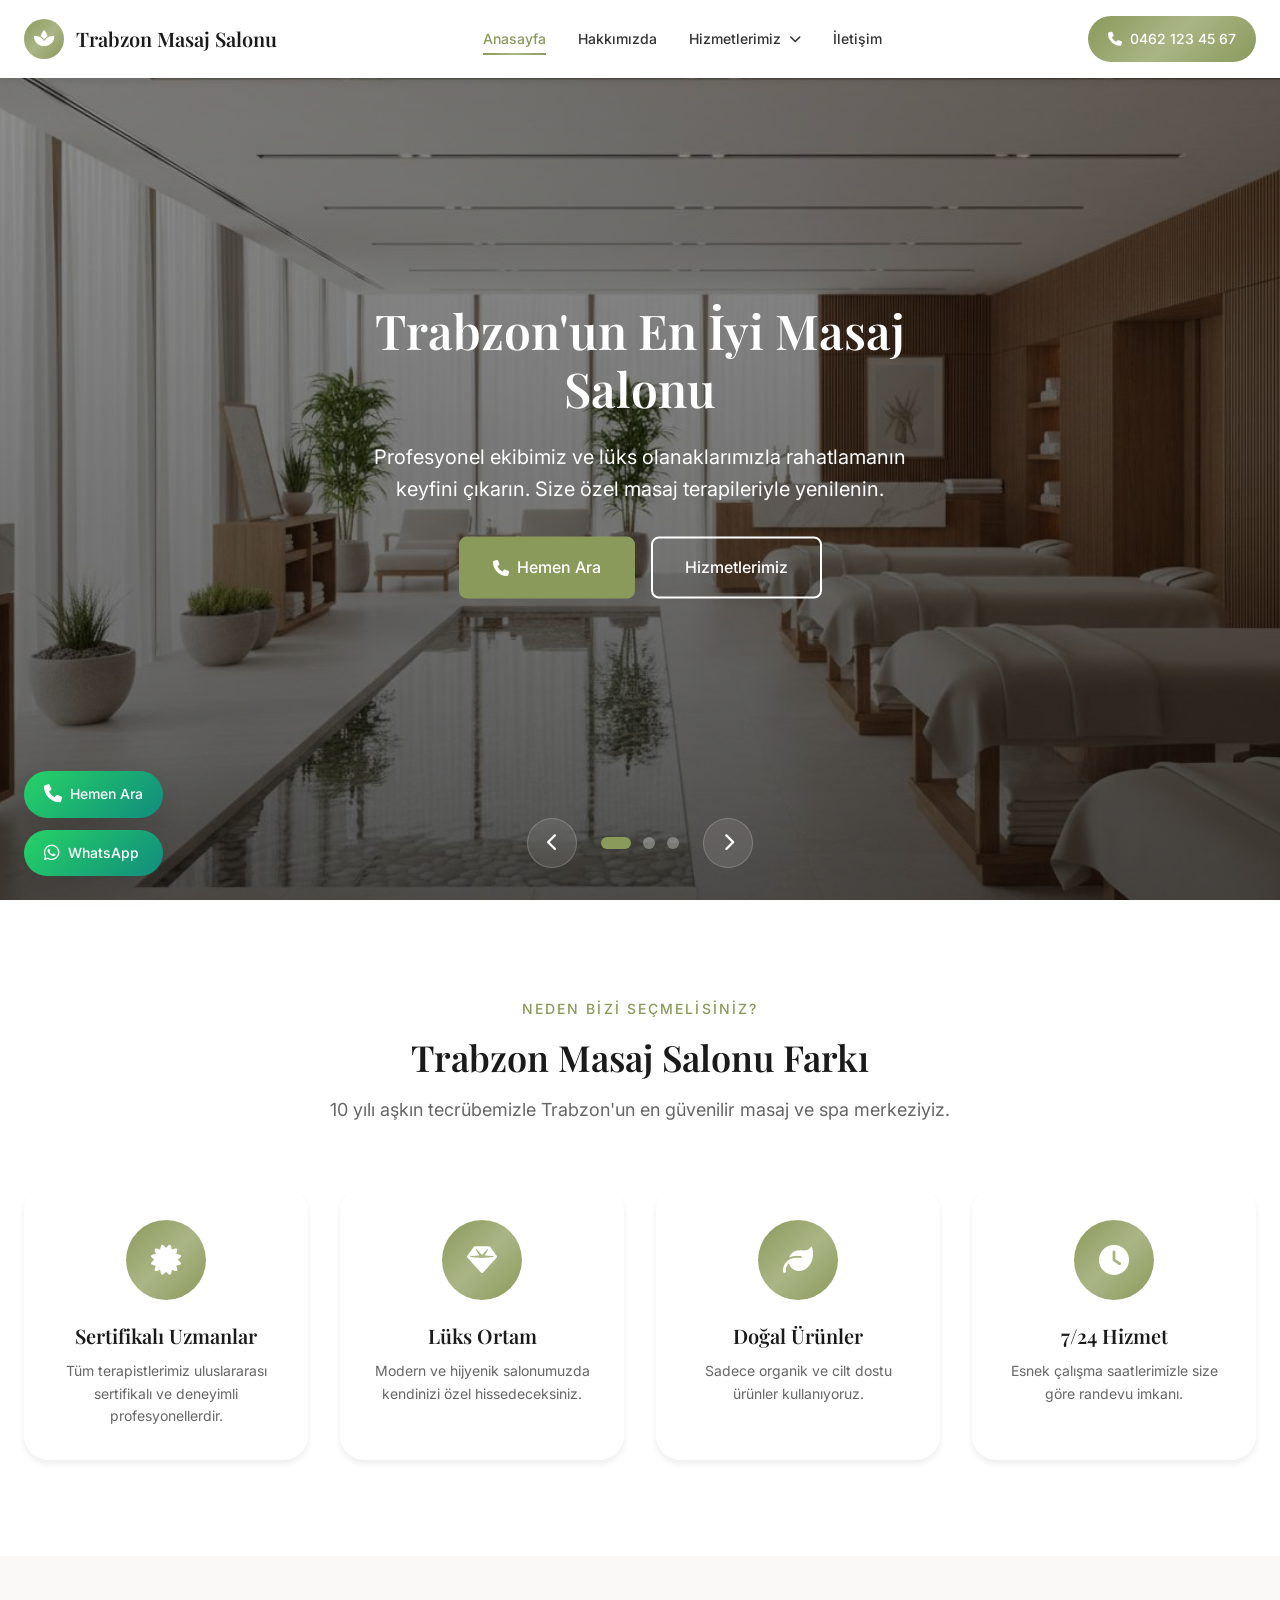
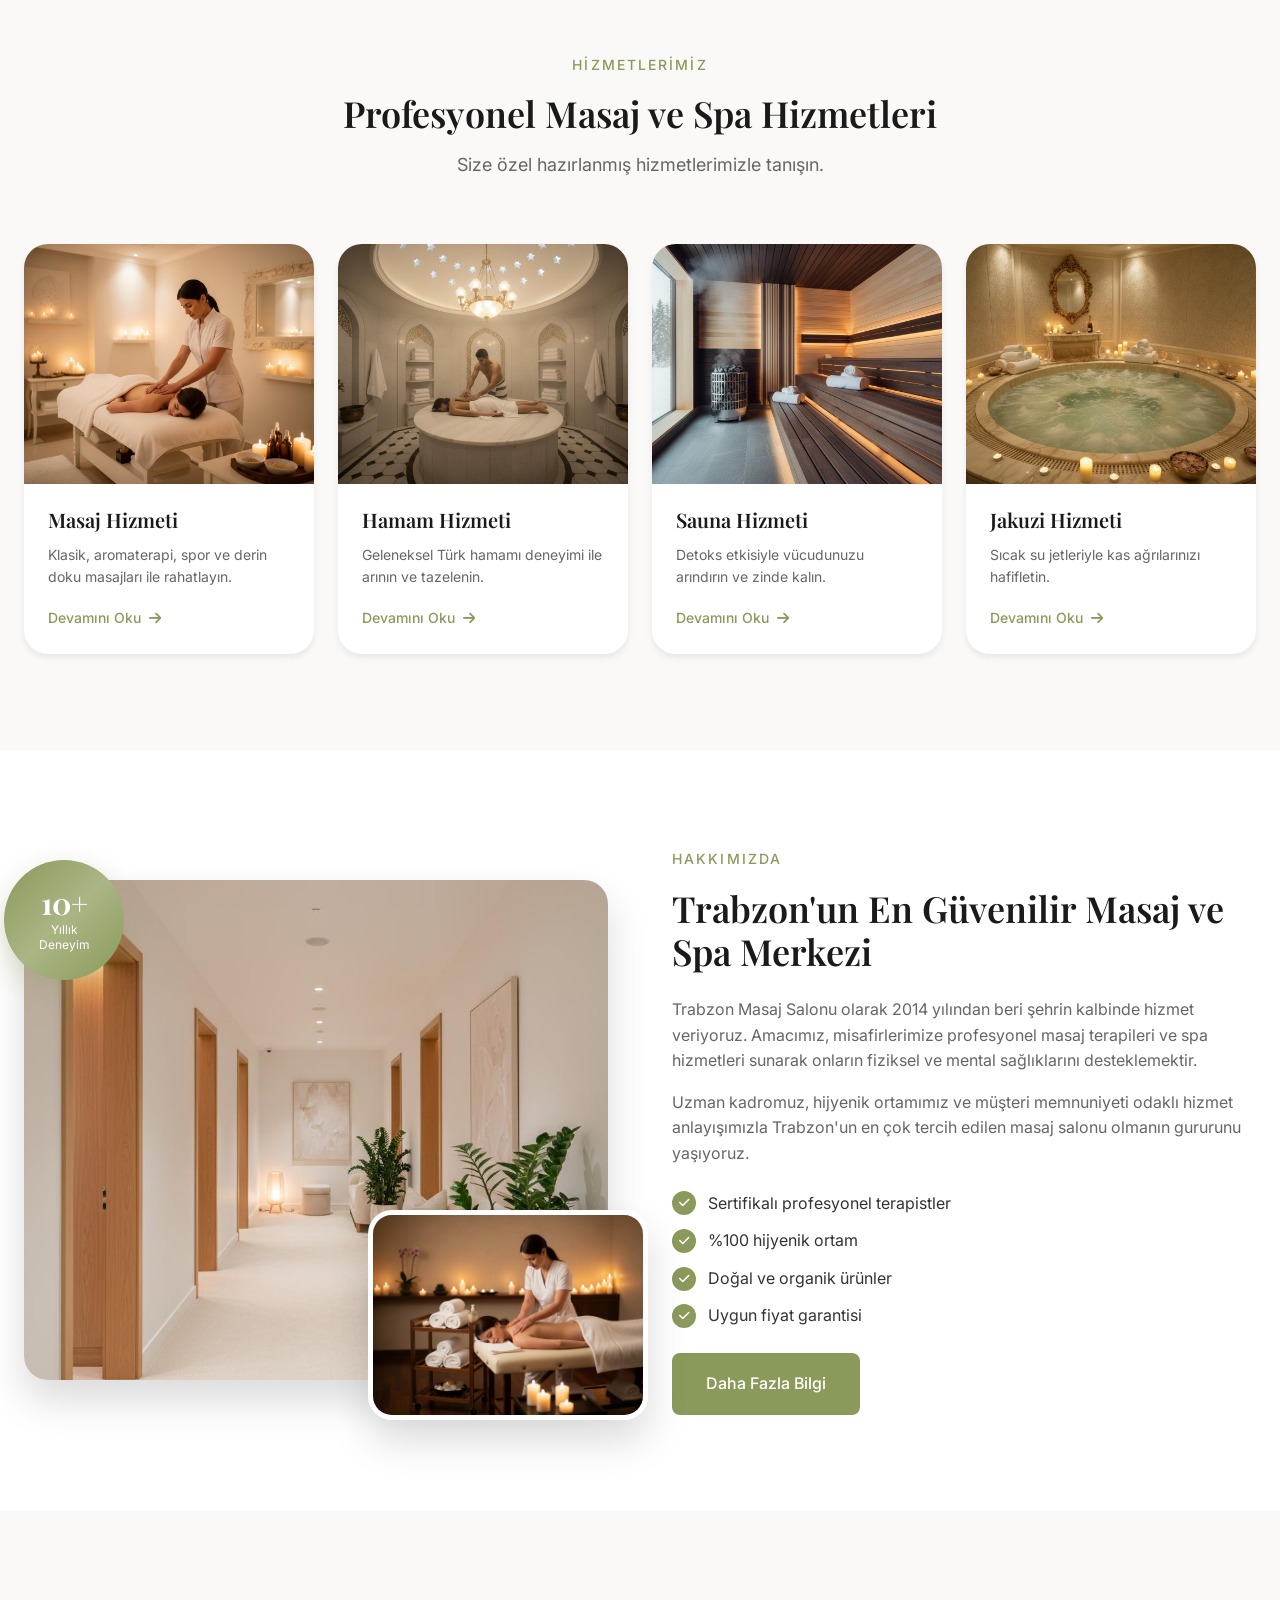
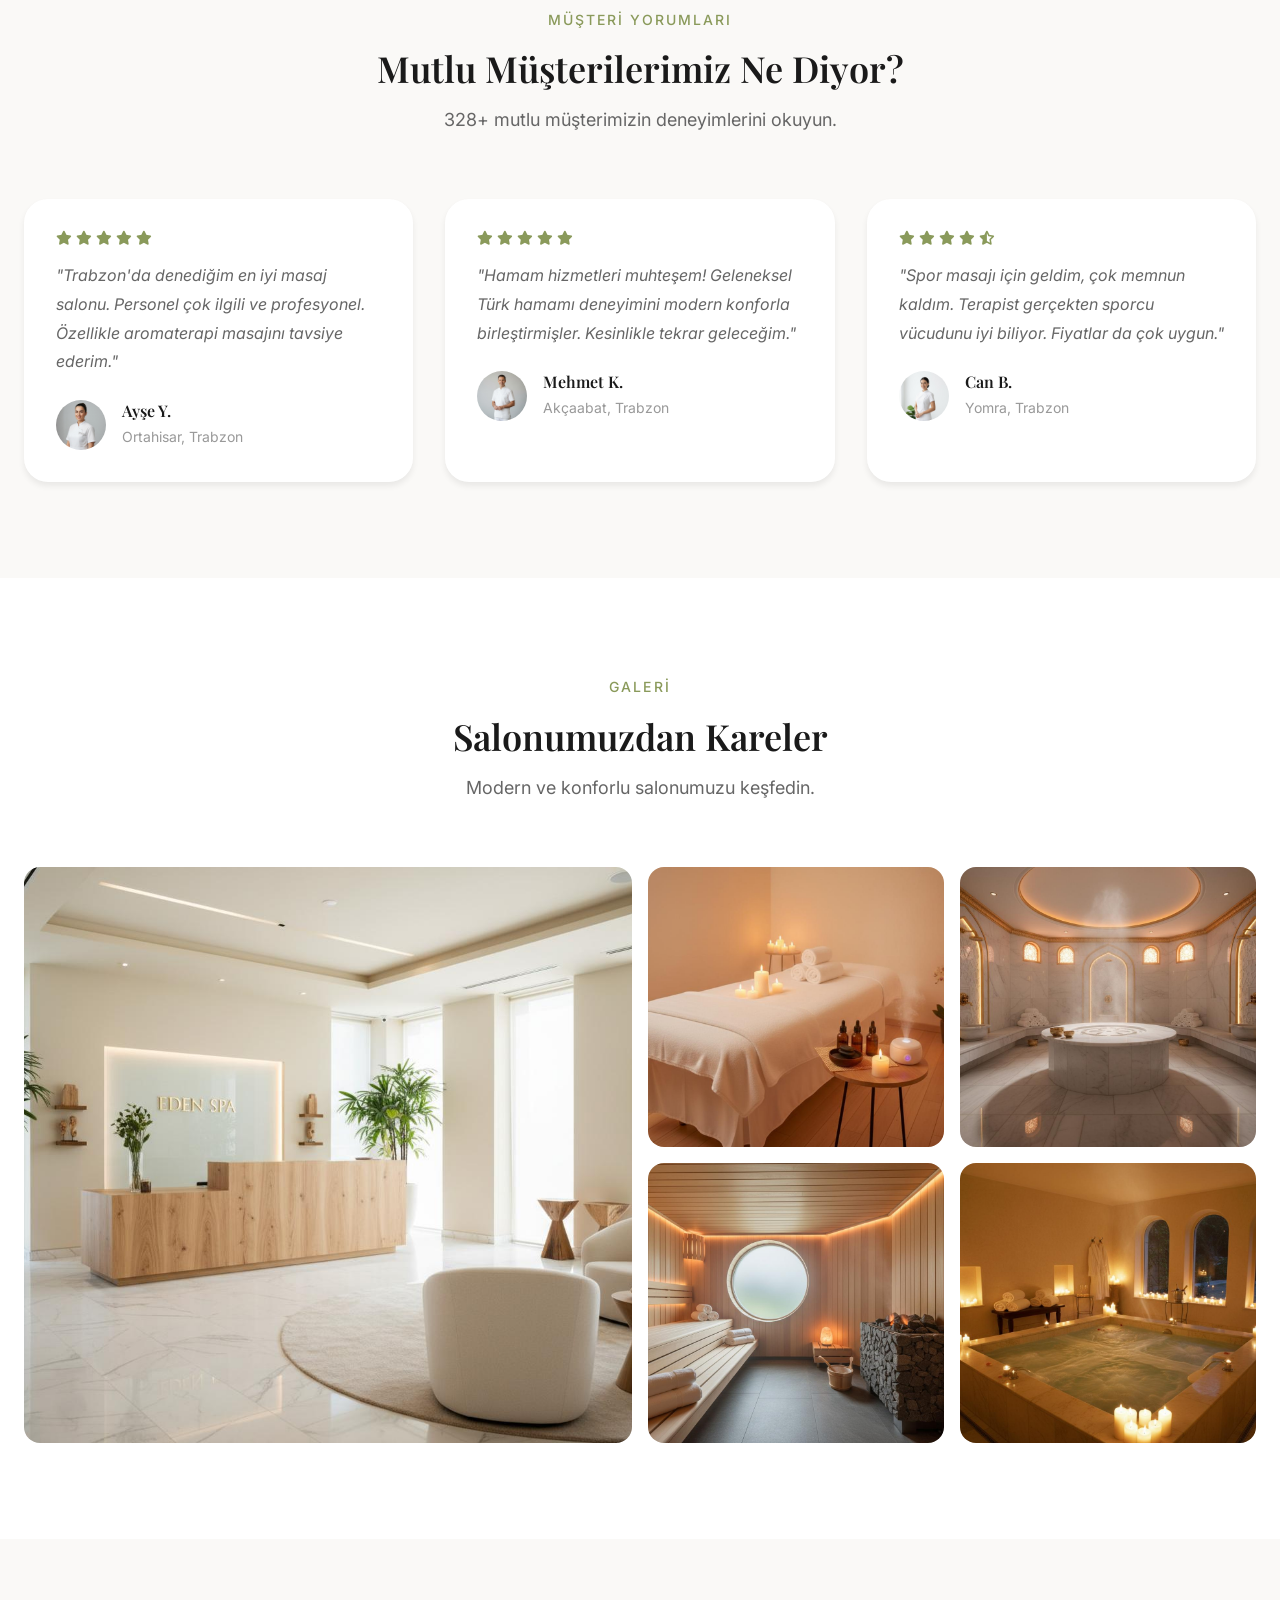
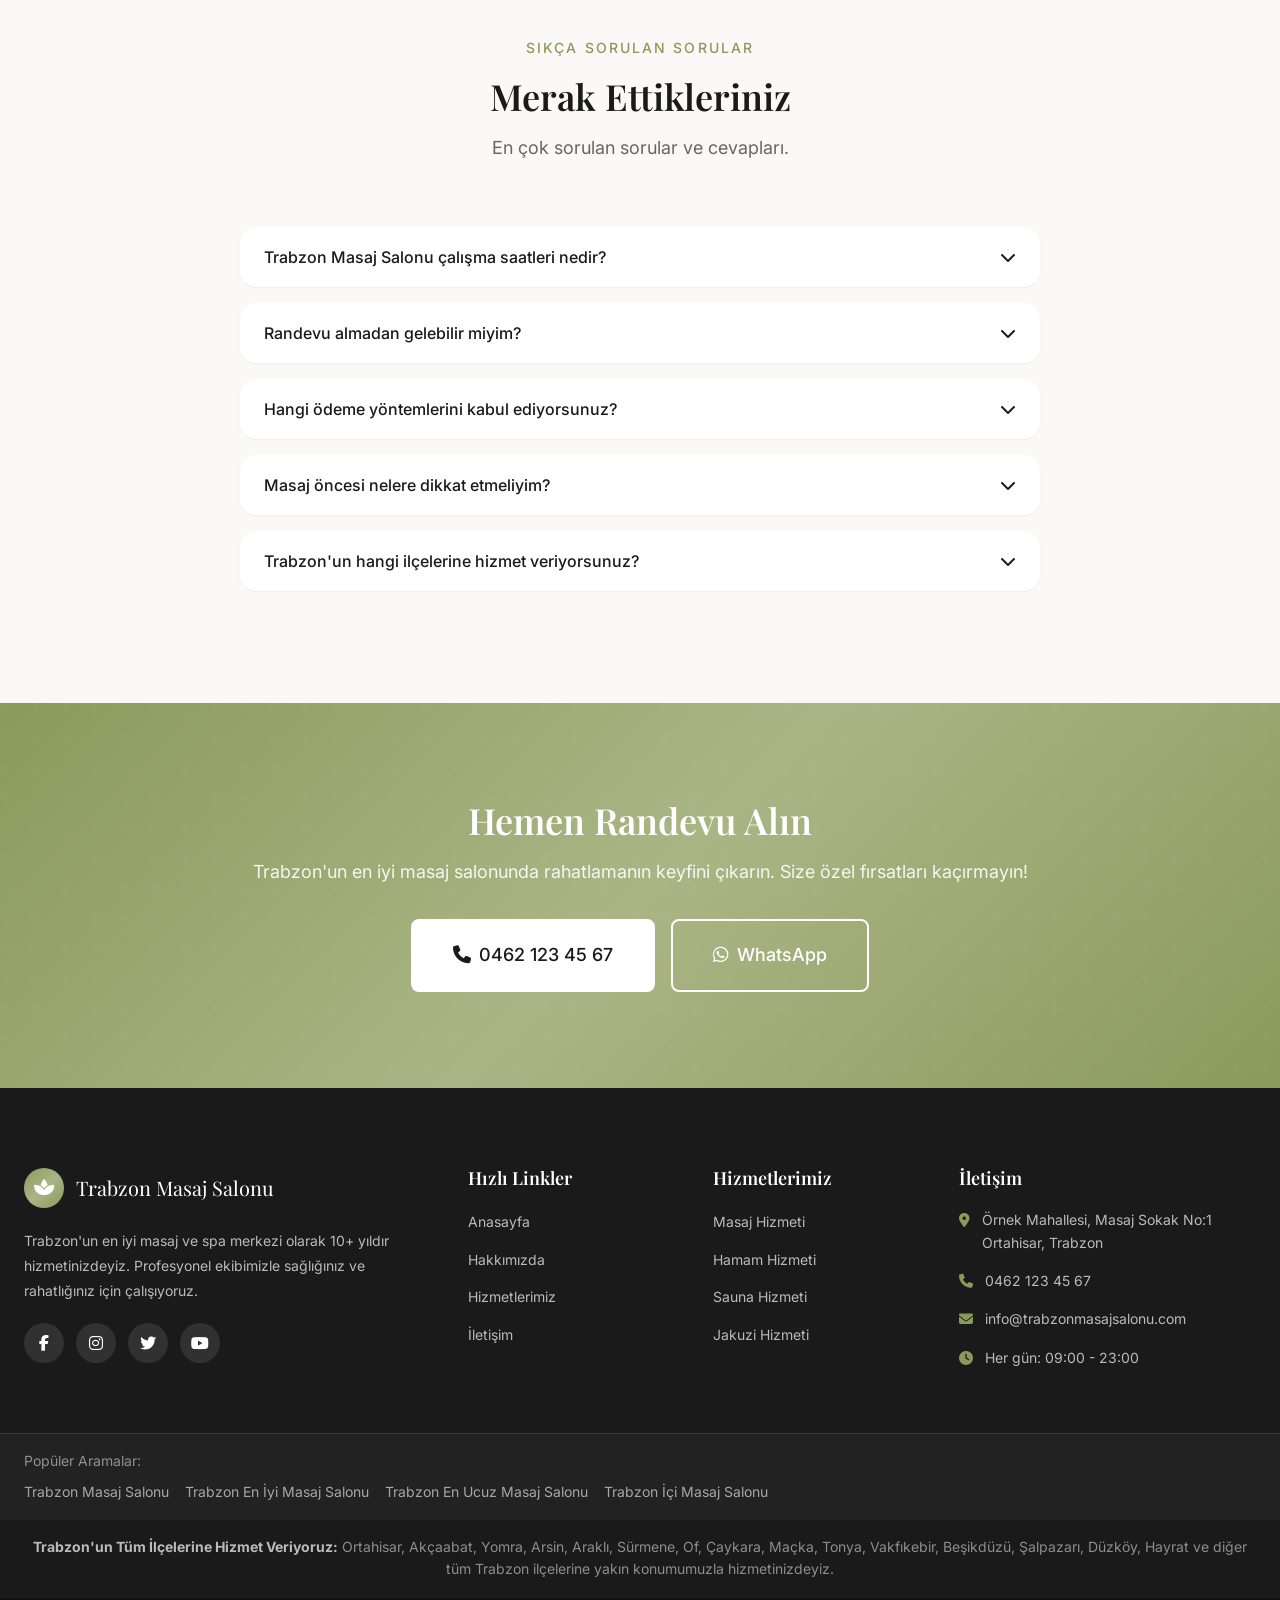
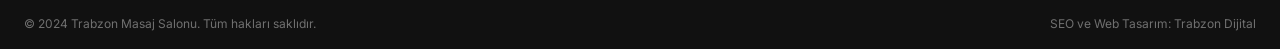
==== index.html @ 6f5cb48b "Proje dosyaları eklendi" ====
<!DOCTYPE html>
<html lang="tr">

<head>
    <meta charset="UTF-8">
    <meta name="viewport" content="width=device-width, initial-scale=1.0">
    <title>Trabzon Masaj Salonu | Profesyonel Masaj ve Spa Hizmetleri</title>
    <meta name="description"
        content="Trabzon'un en iyi masaj salonu. Profesyonel masaj, hamam, sauna ve jakuzi hizmetleri. Ortahisar, Akçaabat ve tüm ilçelere hizmet. Hemen randevu alın!">
    <meta name="keywords"
        content="trabzon masaj salonu, trabzon masaj, trabzon spa, ortahisar masaj, akçaabat masaj, profesyonel masaj, hamam, sauna, jakuzi">
    <meta name="author" content="Trabzon Masaj Salonu">
    <meta name="robots" content="index, follow">
    <meta name="googlebot" content="index, follow">
    <meta name="geo.region" content="TR-61">
    <meta name="geo.placename" content="Trabzon">
    <meta name="geo.position" content="41.0027;39.7168">
    <meta name="ICBM" content="41.0027, 39.7168">

    <!-- Open Graph / Facebook -->
    <meta property="og:type" content="business.business">
    <meta property="og:url" content="https://trabzonmasajsalonu.com/">
    <meta property="og:title" content="Trabzon Masaj Salonu | Profesyonel Masaj ve Spa Hizmetleri">
    <meta property="og:description"
        content="Trabzon'un en iyi masaj salonu. Profesyonel masaj, hamam, sauna ve jakuzi hizmetleri. Hemen randevu alın!">
    <meta property="og:image" content="https://trabzonmasajsalonu.com/images/og-image.jpg">
    <meta property="business:contact_data:locality" content="Trabzon">
    <meta property="business:contact_data:region" content="Trabzon">
    <meta property="business:contact_data:country_name" content="Turkey">

    <!-- Twitter -->
    <meta property="twitter:card" content="summary_large_image">
    <meta property="twitter:url" content="https://trabzonmasajsalonu.com/">
    <meta property="twitter:title" content="Trabzon Masaj Salonu | Profesyonel Masaj ve Spa Hizmetleri">
    <meta property="twitter:description"
        content="Trabzon'un en iyi masaj salonu. Profesyonel masaj, hamam, sauna ve jakuzi hizmetleri.">
    <meta property="twitter:image" content="https://trabzonmasajsalonu.com/images/og-image.jpg">

    <!-- Canonical URL -->
    <link rel="canonical" href="https://trabzonmasajsalonu.com/">

    <!-- Favicon -->
    <link rel="icon" type="image/x-icon" href="/favicon.ico">
    <link rel="apple-touch-icon" sizes="180x180" href="/apple-touch-icon.png">

    <!-- Preconnect -->
    <link rel="preconnect" href="https://fonts.googleapis.com">
    <link rel="preconnect" href="https://fonts.gstatic.com" crossorigin>
    <link
        href="https://fonts.googleapis.com/css2?family=Playfair+Display:wght@400;500;600;700&family=Inter:wght@300;400;500;600&display=swap"
        rel="stylesheet">

    <!-- Font Awesome -->
    <link rel="stylesheet" href="https://cdnjs.cloudflare.com/ajax/libs/font-awesome/6.4.0/css/all.min.css"
        integrity="sha512-iecdLmaskl7CVkqkXNQ/ZH/XLlvWZOJyj7Yy7tcenmpD1ypASozpmT/E0iPtmFIB46ZmdtAc9eNBvH0H/ZpiBw=="
        crossorigin="anonymous" referrerpolicy="no-referrer">

    <!-- CSS -->
    <link rel="stylesheet" href="css/style.css">

    <!-- Schema.org JSON-LD -->
    <script type="application/ld+json">
    {
        "@context": "https://schema.org",
        "@type": "LocalBusiness",
        "name": "Trabzon Masaj Salonu",
        "image": "https://trabzonmasajsalonu.com/images/logo.png",
        "@id": "https://trabzonmasajsalonu.com/",
        "url": "https://trabzonmasajsalonu.com/",
        "telephone": "+90-462-123-45-67",
        "email": "info@trabzonmasajsalonu.com",
        "priceRange": "₺₺",
        "address": {
            "@type": "PostalAddress",
            "streetAddress": "Örnek Mahallesi, Masaj Sokak No:1",
            "addressLocality": "Ortahisar",
            "addressRegion": "Trabzon",
            "postalCode": "61030",
            "addressCountry": "TR"
        },
        "geo": {
            "@type": "GeoCoordinates",
            "latitude": 41.0027,
            "longitude": 39.7168
        },
        "openingHoursSpecification": [
            {
                "@type": "OpeningHoursSpecification",
                "dayOfWeek": ["Monday", "Tuesday", "Wednesday", "Thursday", "Friday"],
                "opens": "09:00",
                "closes": "22:00"
            },
            {
                "@type": "OpeningHoursSpecification",
                "dayOfWeek": ["Saturday", "Sunday"],
                "opens": "10:00",
                "closes": "23:00"
            }
        ],
        "aggregateRating": {
            "@type": "AggregateRating",
            "ratingValue": "4.9",
            "reviewCount": "328"
        },
        "sameAs": [
            "https://www.facebook.com/trabzonmasajsalonu",
            "https://www.instagram.com/trabzonmasajsalonu"
        ]
    }
    </script>

    <!-- Service Schema -->
    <script type="application/ld+json">
    {
        "@context": "https://schema.org",
        "@type": "Service",
        "serviceType": "Masaj ve Spa Hizmetleri",
        "provider": {
            "@type": "LocalBusiness",
            "name": "Trabzon Masaj Salonu"
        },
        "areaServed": {
            "@type": "City",
            "name": "Trabzon"
        },
        "hasOfferCatalog": {
            "@type": "OfferCatalog",
            "name": "Masaj Hizmetleri",
            "itemListElement": [
                {
                    "@type": "Offer",
                    "itemOffered": {
                        "@type": "Service",
                        "name": "Klasik Masaj"
                    }
                },
                {
                    "@type": "Offer",
                    "itemOffered": {
                        "@type": "Service",
                        "name": "Aromaterapi Masajı"
                    }
                },
                {
                    "@type": "Offer",
                    "itemOffered": {
                        "@type": "Service",
                        "name": "Spor Masajı"
                    }
                }
            ]
        }
    }
    </script>
</head>

<body>
    <!-- Header -->
    <header class="header" id="header">
        <div class="container">
            <nav class="navbar">
                <a href="/" class="logo">
                    <span class="logo-icon"><i class="fas fa-spa"></i></span>
                    <span class="logo-text">Trabzon Masaj Salonu</span>
                </a>

                <button class="mobile-menu-toggle" id="mobileMenuToggle" aria-label="Menüyü Aç/Kapat">
                    <span class="hamburger"></span>
                </button>

                <ul class="nav-menu" id="navMenu">
                    <li class="nav-item">
                        <a href="/" class="nav-link active">Anasayfa</a>
                    </li>
                    <li class="nav-item">
                        <a href="hakkimizda" class="nav-link">Hakkımızda</a>
                    </li>
                    <li class="nav-item dropdown">
                        <a href="#" class="nav-link dropdown-toggle">
                            Hizmetlerimiz
                            <i class="fas fa-chevron-down dropdown-icon"></i>
                        </a>
                        <ul class="dropdown-menu">
                            <li><a href="hizmetler/masaj-hizmeti" class="dropdown-link">Masaj Hizmeti</a></li>
                            <li><a href="hizmetler/hamam-hizmeti" class="dropdown-link">Hamam Hizmeti</a></li>
                            <li><a href="hizmetler/sauna-hizmeti" class="dropdown-link">Sauna Hizmeti</a></li>
                            <li><a href="hizmetler/jakuzi-hizmeti" class="dropdown-link">Jakuzi Hizmeti</a></li>
                        </ul>
                    </li>
                    <li class="nav-item">
                        <a href="iletisim" class="nav-link">İletişim</a>
                    </li>
                </ul>

                <a href="tel:+904621234567" class="header-phone">
                    <i class="fas fa-phone"></i>
                    <span>0462 123 45 67</span>
                </a>
            </nav>
        </div>
    </header>

    <!-- Hero Slider Section -->
    <section class="hero-slider" id="heroSlider">
        <div class="slider-container">
            <div class="slide active" style="background-image: url('images/slider-1.jpg');">
                <div class="slide-overlay"></div>
                <div class="slide-content">
                    <h1 class="slide-title">Trabzon'un En İyi Masaj Salonu</h1>
                    <p class="slide-description">Profesyonel ekibimiz ve lüks olanaklarımızla rahatlamanın keyfini
                        çıkarın. Size özel masaj terapileriyle yenilenin.</p>
                    <div class="slide-buttons">
                        <a href="tel:+904621234567" class="btn btn-primary">
                            <i class="fas fa-phone"></i> Hemen Ara
                        </a>
                        <a href="hizmetler/masaj-hizmeti" class="btn btn-outline">Hizmetlerimiz</a>
                    </div>
                </div>
            </div>
            <div class="slide" style="background-image: url('images/slider-2.jpg');">
                <div class="slide-overlay"></div>
                <div class="slide-content">
                    <h2 class="slide-title">Geleneksel Hamam Deneyimi</h2>
                    <p class="slide-description">Osmanlı geleneğini modern konforla birleştiren hamamımızda stresinizden
                        arının.</p>
                    <div class="slide-buttons">
                        <a href="tel:+904621234567" class="btn btn-primary">
                            <i class="fas fa-phone"></i> Hemen Ara
                        </a>
                        <a href="hizmetler/hamam-hizmeti" class="btn btn-outline">Detaylı Bilgi</a>
                    </div>
                </div>
            </div>
            <div class="slide" style="background-image: url('images/slider-3.jpg');">
                <div class="slide-overlay"></div>
                <div class="slide-content">
                    <h2 class="slide-title">Sauna ve Jakuzi Keyfi</h2>
                    <p class="slide-description">Sağlığınız için sauna ve jakuzi hizmetlerimizle tanışın. Detoks
                        etkisiyle zinde kalın.</p>
                    <div class="slide-buttons">
                        <a href="tel:+904621234567" class="btn btn-primary">
                            <i class="fas fa-phone"></i> Hemen Ara
                        </a>
                        <a href="hizmetler/sauna-hizmeti" class="btn btn-outline">Keşfet</a>
                    </div>
                </div>
            </div>
        </div>

        <div class="slider-controls">
            <button class="slider-btn slider-prev" id="sliderPrev" aria-label="Önceki Slide">
                <i class="fas fa-chevron-left"></i>
            </button>
            <div class="slider-dots" id="sliderDots">
                <button class="dot active" data-slide="0" aria-label="Slide 1"></button>
                <button class="dot" data-slide="1" aria-label="Slide 2"></button>
                <button class="dot" data-slide="2" aria-label="Slide 3"></button>
            </div>
            <button class="slider-btn slider-next" id="sliderNext" aria-label="Sonraki Slide">
                <i class="fas fa-chevron-right"></i>
            </button>
        </div>
    </section>

    <!-- Features Section -->
    <section class="features section-padding">
        <div class="container">
            <div class="section-header">
                <span class="section-subtitle">Neden Bizi Seçmelisiniz?</span>
                <h2 class="section-title">Trabzon Masaj Salonu Farkı</h2>
                <p class="section-description">10 yılı aşkın tecrübemizle Trabzon'un en güvenilir masaj ve spa
                    merkeziyiz.</p>
            </div>

            <div class="features-grid">
                <div class="feature-card">
                    <div class="feature-icon">
                        <i class="fas fa-certificate"></i>
                    </div>
                    <h3 class="feature-title">Sertifikalı Uzmanlar</h3>
                    <p class="feature-text">Tüm terapistlerimiz uluslararası sertifikalı ve deneyimli profesyonellerdir.
                    </p>
                </div>

                <div class="feature-card">
                    <div class="feature-icon">
                        <i class="fas fa-gem"></i>
                    </div>
                    <h3 class="feature-title">Lüks Ortam</h3>
                    <p class="feature-text">Modern ve hijyenik salonumuzda kendinizi özel hissedeceksiniz.</p>
                </div>

                <div class="feature-card">
                    <div class="feature-icon">
                        <i class="fas fa-leaf"></i>
                    </div>
                    <h3 class="feature-title">Doğal Ürünler</h3>
                    <p class="feature-text">Sadece organik ve cilt dostu ürünler kullanıyoruz.</p>
                </div>

                <div class="feature-card">
                    <div class="feature-icon">
                        <i class="fas fa-clock"></i>
                    </div>
                    <h3 class="feature-title">7/24 Hizmet</h3>
                    <p class="feature-text">Esnek çalışma saatlerimizle size göre randevu imkanı.</p>
                </div>
            </div>
        </div>
    </section>

    <!-- Services Section -->
    <section class="services section-padding bg-light">
        <div class="container">
            <div class="section-header">
                <span class="section-subtitle">Hizmetlerimiz</span>
                <h2 class="section-title">Profesyonel Masaj ve Spa Hizmetleri</h2>
                <p class="section-description">Size özel hazırlanmış hizmetlerimizle tanışın.</p>
            </div>

            <div class="services-grid">
                <article class="service-card">
                    <div class="service-image">
                        <img src="images/service-masaj.jpg" alt="Trabzon Masaj Hizmeti" loading="lazy">
                        <div class="service-overlay">
                            <a href="hizmetler/masaj-hizmeti" class="btn btn-white">Detaylı Bilgi</a>
                        </div>
                    </div>
                    <div class="service-content">
                        <h3 class="service-title">Masaj Hizmeti</h3>
                        <p class="service-text">Klasik, aromaterapi, spor ve derin doku masajları ile rahatlayın.</p>
                        <a href="hizmetler/masaj-hizmeti" class="service-link">Devamını Oku <i
                                class="fas fa-arrow-right"></i></a>
                    </div>
                </article>

                <article class="service-card">
                    <div class="service-image">
                        <img src="images/service-hamam.jpg" alt="Trabzon Hamam Hizmeti" loading="lazy">
                        <div class="service-overlay">
                            <a href="hizmetler/hamam-hizmeti" class="btn btn-white">Detaylı Bilgi</a>
                        </div>
                    </div>
                    <div class="service-content">
                        <h3 class="service-title">Hamam Hizmeti</h3>
                        <p class="service-text">Geleneksel Türk hamamı deneyimi ile arının ve tazelenin.</p>
                        <a href="hizmetler/hamam-hizmeti" class="service-link">Devamını Oku <i
                                class="fas fa-arrow-right"></i></a>
                    </div>
                </article>

                <article class="service-card">
                    <div class="service-image">
                        <img src="images/service-sauna.jpg" alt="Trabzon Sauna Hizmeti" loading="lazy">
                        <div class="service-overlay">
                            <a href="hizmetler/sauna-hizmeti" class="btn btn-white">Detaylı Bilgi</a>
                        </div>
                    </div>
                    <div class="service-content">
                        <h3 class="service-title">Sauna Hizmeti</h3>
                        <p class="service-text">Detoks etkisiyle vücudunuzu arındırın ve zinde kalın.</p>
                        <a href="hizmetler/sauna-hizmeti" class="service-link">Devamını Oku <i
                                class="fas fa-arrow-right"></i></a>
                    </div>
                </article>

                <article class="service-card">
                    <div class="service-image">
                        <img src="images/service-jakuzi.jpg" alt="Trabzon Jakuzi Hizmeti" loading="lazy">
                        <div class="service-overlay">
                            <a href="hizmetler/jakuzi-hizmeti" class="btn btn-white">Detaylı Bilgi</a>
                        </div>
                    </div>
                    <div class="service-content">
                        <h3 class="service-title">Jakuzi Hizmeti</h3>
                        <p class="service-text">Sıcak su jetleriyle kas ağrılarınızı hafifletin.</p>
                        <a href="hizmetler/jakuzi-hizmeti" class="service-link">Devamını Oku <i
                                class="fas fa-arrow-right"></i></a>
                    </div>
                </article>
            </div>
        </div>
    </section>

    <!-- About Section -->
    <section class="about section-padding">
        <div class="container">
            <div class="about-grid">
                <div class="about-images">
                    <div class="about-image-main">
                        <img src="images/about-1.jpg" alt="Trabzon Masaj Salonu İç Mekan" loading="lazy">
                    </div>
                    <div class="about-image-secondary">
                        <img src="images/about-2.jpg" alt="Profesyonel Masaj Terapisi" loading="lazy">
                    </div>
                    <div class="about-badge">
                        <span class="badge-number">10+</span>
                        <span class="badge-text">Yıllık<br>Deneyim</span>
                    </div>
                </div>

                <div class="about-content">
                    <span class="section-subtitle">Hakkımızda</span>
                    <h2 class="section-title">Trabzon'un En Güvenilir Masaj ve Spa Merkezi</h2>
                    <p class="about-text">Trabzon Masaj Salonu olarak 2014 yılından beri şehrin kalbinde hizmet
                        veriyoruz. Amacımız, misafirlerimize profesyonel masaj terapileri ve spa hizmetleri sunarak
                        onların fiziksel ve mental sağlıklarını desteklemektir.</p>
                    <p class="about-text">Uzman kadromuz, hijyenik ortamımız ve müşteri memnuniyeti odaklı hizmet
                        anlayışımızla Trabzon'un en çok tercih edilen masaj salonu olmanın gururunu yaşıyoruz.</p>

                    <ul class="about-features">
                        <li><i class="fas fa-check"></i> Sertifikalı profesyonel terapistler</li>
                        <li><i class="fas fa-check"></i> %100 hijyenik ortam</li>
                        <li><i class="fas fa-check"></i> Doğal ve organik ürünler</li>
                        <li><i class="fas fa-check"></i> Uygun fiyat garantisi</li>
                    </ul>

                    <a href="hakkimizda" class="btn btn-primary">Daha Fazla Bilgi</a>
                </div>
            </div>
        </div>
    </section>

    <!-- Testimonials Section -->
    <section class="testimonials section-padding bg-light">
        <div class="container">
            <div class="section-header">
                <span class="section-subtitle">Müşteri Yorumları</span>
                <h2 class="section-title">Mutlu Müşterilerimiz Ne Diyor?</h2>
                <p class="section-description">328+ mutlu müşterimizin deneyimlerini okuyun.</p>
            </div>

            <div class="testimonials-grid">
                <article class="testimonial-card">
                    <div class="testimonial-rating">
                        <i class="fas fa-star"></i>
                        <i class="fas fa-star"></i>
                        <i class="fas fa-star"></i>
                        <i class="fas fa-star"></i>
                        <i class="fas fa-star"></i>
                    </div>
                    <p class="testimonial-text">"Trabzon'da denediğim en iyi masaj salonu. Personel çok ilgili ve
                        profesyonel. Özellikle aromaterapi masajını tavsiye ederim."</p>
                    <div class="testimonial-author">
                        <div class="author-avatar">
                            <img src="images/avatar-1.jpg" alt="Ayşe Y." loading="lazy">
                        </div>
                        <div class="author-info">
                            <h4 class="author-name">Ayşe Y.</h4>
                            <span class="author-location">Ortahisar, Trabzon</span>
                        </div>
                    </div>
                </article>

                <article class="testimonial-card">
                    <div class="testimonial-rating">
                        <i class="fas fa-star"></i>
                        <i class="fas fa-star"></i>
                        <i class="fas fa-star"></i>
                        <i class="fas fa-star"></i>
                        <i class="fas fa-star"></i>
                    </div>
                    <p class="testimonial-text">"Hamam hizmetleri muhteşem! Geleneksel Türk hamamı deneyimini modern
                        konforla birleştirmişler. Kesinlikle tekrar geleceğim."</p>
                    <div class="testimonial-author">
                        <div class="author-avatar">
                            <img src="images/avatar-2.jpg" alt="Mehmet K." loading="lazy">
                        </div>
                        <div class="author-info">
                            <h4 class="author-name">Mehmet K.</h4>
                            <span class="author-location">Akçaabat, Trabzon</span>
                        </div>
                    </div>
                </article>

                <article class="testimonial-card">
                    <div class="testimonial-rating">
                        <i class="fas fa-star"></i>
                        <i class="fas fa-star"></i>
                        <i class="fas fa-star"></i>
                        <i class="fas fa-star"></i>
                        <i class="fas fa-star-half-alt"></i>
                    </div>
                    <p class="testimonial-text">"Spor masajı için geldim, çok memnun kaldım. Terapist gerçekten sporcu
                        vücudunu iyi biliyor. Fiyatlar da çok uygun."</p>
                    <div class="testimonial-author">
                        <div class="author-avatar">
                            <img src="images/avatar-3.jpg" alt="Can B." loading="lazy">
                        </div>
                        <div class="author-info">
                            <h4 class="author-name">Can B.</h4>
                            <span class="author-location">Yomra, Trabzon</span>
                        </div>
                    </div>
                </article>
            </div>
        </div>
    </section>

    <!-- Gallery Section -->
    <section class="gallery section-padding">
        <div class="container">
            <div class="section-header">
                <span class="section-subtitle">Galeri</span>
                <h2 class="section-title">Salonumuzdan Kareler</h2>
                <p class="section-description">Modern ve konforlu salonumuzu keşfedin.</p>
            </div>

            <div class="gallery-grid">
                <div class="gallery-item large">
                    <img src="images/gallery-1.jpg" alt="Trabzon Masaj Salonu Lobi" loading="lazy">
                    <div class="gallery-overlay">
                        <i class="fas fa-search-plus"></i>
                    </div>
                </div>
                <div class="gallery-item">
                    <img src="images/gallery-2.jpg" alt="Masaj Odası" loading="lazy">
                    <div class="gallery-overlay">
                        <i class="fas fa-search-plus"></i>
                    </div>
                </div>
                <div class="gallery-item">
                    <img src="images/gallery-3.jpg" alt="Hamam Bölümü" loading="lazy">
                    <div class="gallery-overlay">
                        <i class="fas fa-search-plus"></i>
                    </div>
                </div>
                <div class="gallery-item">
                    <img src="images/gallery-4.jpg" alt="Sauna Alanı" loading="lazy">
                    <div class="gallery-overlay">
                        <i class="fas fa-search-plus"></i>
                    </div>
                </div>
                <div class="gallery-item">
                    <img src="images/gallery-5.jpg" alt="Jakuzi Bölümü" loading="lazy">
                    <div class="gallery-overlay">
                        <i class="fas fa-search-plus"></i>
                    </div>
                </div>
            </div>
        </div>
    </section>

    <!-- FAQ Section -->
    <section class="faq section-padding bg-light">
        <div class="container">
            <div class="section-header">
                <span class="section-subtitle">Sıkça Sorulan Sorular</span>
                <h2 class="section-title">Merak Ettikleriniz</h2>
                <p class="section-description">En çok sorulan sorular ve cevapları.</p>
            </div>

            <div class="faq-container">
                <div class="faq-item">
                    <button class="faq-question" aria-expanded="false">
                        <span>Trabzon Masaj Salonu çalışma saatleri nedir?</span>
                        <i class="fas fa-chevron-down faq-icon"></i>
                    </button>
                    <div class="faq-answer">
                        <p>Hafta içi 09:00 - 22:00, hafta sonu 10:00 - 23:00 saatleri arasında hizmet vermekteyiz. Özel
                            günlerde ve tatillerde çalışma saatlerimizde değişiklik olabilir, bilgi almak için bizi
                            arayabilirsiniz.</p>
                    </div>
                </div>

                <div class="faq-item">
                    <button class="faq-question" aria-expanded="false">
                        <span>Randevu almadan gelebilir miyim?</span>
                        <i class="fas fa-chevron-down faq-icon"></i>
                    </button>
                    <div class="faq-answer">
                        <p>Yoğunluk durumuna göre walk-in müşterilerimizi de kabul ediyoruz, ancak garantili hizmet için
                            randevu almanızı öneririz. Telefon veya WhatsApp üzerinden kolayca randevu
                            oluşturabilirsiniz.</p>
                    </div>
                </div>

                <div class="faq-item">
                    <button class="faq-question" aria-expanded="false">
                        <span>Hangi ödeme yöntemlerini kabul ediyorsunuz?</span>
                        <i class="fas fa-chevron-down faq-icon"></i>
                    </button>
                    <div class="faq-answer">
                        <p>Nakit, kredi kartı (Visa, Mastercard), banka kartı ve mobil ödeme yöntemlerini kabul
                            ediyoruz. Ayrıca taksitli ödeme imkanı da sunmaktayız.</p>
                    </div>
                </div>

                <div class="faq-item">
                    <button class="faq-question" aria-expanded="false">
                        <span>Masaj öncesi nelere dikkat etmeliyim?</span>
                        <i class="fas fa-chevron-down faq-icon"></i>
                    </button>
                    <div class="faq-answer">
                        <p>Masajdan önce ağır bir yemek yememeye, bol su içmeye ve rahat kıyafetler giymeye özen
                            gösterin. Var olan sağlık sorunlarınızı terapistinizle paylaşmayı unutmayın.</p>
                    </div>
                </div>

                <div class="faq-item">
                    <button class="faq-question" aria-expanded="false">
                        <span>Trabzon'un hangi ilçelerine hizmet veriyorsunuz?</span>
                        <i class="fas fa-chevron-down faq-icon"></i>
                    </button>
                    <div class="faq-answer">
                        <p>Ortahisar, Akçaabat, Yomra, Arsin, Araklı, Sürmene, Of, Çaykara, Maçka, Tonya, Vakfıkebir,
                            Beşikdüzü, Şalpazarı ve diğer tüm Trabzon ilçelerine hizmet vermekteyiz.</p>
                    </div>
                </div>
            </div>
        </div>
    </section>

    <!-- CTA Section -->
    <section class="cta section-padding">
        <div class="container">
            <div class="cta-content">
                <h2 class="cta-title">Hemen Randevu Alın</h2>
                <p class="cta-text">Trabzon'un en iyi masaj salonunda rahatlamanın keyfini çıkarın. Size özel fırsatları
                    kaçırmayın!</p>
                <div class="cta-buttons">
                    <a href="tel:+904621234567" class="btn btn-white btn-large">
                        <i class="fas fa-phone"></i> 0462 123 45 67
                    </a>
                    <a href="https://wa.me/905551234567" class="btn btn-outline-white btn-large" target="_blank"
                        rel="noopener noreferrer">
                        <i class="fab fa-whatsapp"></i> WhatsApp
                    </a>
                </div>
            </div>
        </div>
    </section>



    <!-- Footer -->
    <footer class="footer">
        <div class="footer-main">
            <div class="container">
                <div class="footer-grid">
                    <div class="footer-col footer-about">
                        <a href="/" class="footer-logo">
                            <i class="fas fa-spa"></i>
                            <span>Trabzon Masaj Salonu</span>
                        </a>
                        <p class="footer-text">Trabzon'un en iyi masaj ve spa merkezi olarak 10+ yıldır hizmetinizdeyiz.
                            Profesyonel ekibimizle sağlığınız ve rahatlığınız için çalışıyoruz.</p>
                        <div class="footer-social">
                            <a href="#" aria-label="Facebook"><i class="fab fa-facebook-f"></i></a>
                            <a href="#" aria-label="Instagram"><i class="fab fa-instagram"></i></a>
                            <a href="#" aria-label="Twitter"><i class="fab fa-twitter"></i></a>
                            <a href="#" aria-label="YouTube"><i class="fab fa-youtube"></i></a>
                        </div>
                    </div>

                    <div class="footer-col">
                        <h4 class="footer-title">Hızlı Linkler</h4>
                        <ul class="footer-links">
                            <li><a href="/">Anasayfa</a></li>
                            <li><a href="hakkimizda">Hakkımızda</a></li>
                            <li><a href="hizmetler/masaj-hizmeti">Hizmetlerimiz</a></li>
                            <li><a href="iletisim">İletişim</a></li>
                        </ul>
                    </div>

                    <div class="footer-col">
                        <h4 class="footer-title">Hizmetlerimiz</h4>
                        <ul class="footer-links">
                            <li><a href="hizmetler/masaj-hizmeti">Masaj Hizmeti</a></li>
                            <li><a href="hizmetler/hamam-hizmeti">Hamam Hizmeti</a></li>
                            <li><a href="hizmetler/sauna-hizmeti">Sauna Hizmeti</a></li>
                            <li><a href="hizmetler/jakuzi-hizmeti">Jakuzi Hizmeti</a></li>
                        </ul>
                    </div>

                    <div class="footer-col">
                        <h4 class="footer-title">İletişim</h4>
                        <ul class="footer-contact">
                            <li>
                                <i class="fas fa-map-marker-alt"></i>
                                <span>Örnek Mahallesi, Masaj Sokak No:1<br>Ortahisar, Trabzon</span>
                            </li>
                            <li>
                                <i class="fas fa-phone"></i>
                                <a href="tel:+904621234567">0462 123 45 67</a>
                            </li>
                            <li>
                                <i class="fas fa-envelope"></i>
                                <a href="mailto:info@trabzonmasajsalonu.com">info@trabzonmasajsalonu.com</a>
                            </li>
                            <li>
                                <i class="fas fa-clock"></i>
                                <span>Her gün: 09:00 - 23:00</span>
                            </li>
                        </ul>
                    </div>
                </div>
            </div>
        </div>

        <!-- Footer Internal Links -->
        <div class="footer-internal-links">
            <div class="container">
                <p class="internal-links-title">Popüler Aramalar:</p>
                <nav class="internal-links-nav">
                    <a href="trabzon-masaj-salonu">Trabzon Masaj Salonu</a>
                    <a href="trabzon-en-iyi-masaj-salonu">Trabzon En İyi Masaj Salonu</a>
                    <a href="trabzon-en-ucuz-masaj-salonu">Trabzon En Ucuz Masaj Salonu</a>
                    <a href="trabzon-ici-masaj-salonu">Trabzon İçi Masaj Salonu</a>
                </nav>
            </div>
        </div>

        <!-- Local SEO Text -->
        <div class="footer-local-seo">
            <div class="container">
                <p><strong>Trabzon'un Tüm İlçelerine Hizmet Veriyoruz:</strong> Ortahisar, Akçaabat, Yomra, Arsin,
                    Araklı, Sürmene, Of, Çaykara, Maçka, Tonya, Vakfıkebir, Beşikdüzü, Şalpazarı, Düzköy, Hayrat ve
                    diğer tüm Trabzon ilçelerine yakın konumumuzla hizmetinizdeyiz.</p>
            </div>
        </div>

        <div class="footer-bottom">
            <div class="container">
                <p class="copyright">&copy; 2024 Trabzon Masaj Salonu. Tüm hakları saklıdır.</p>
                <p class="footer-credits">SEO ve Web Tasarım: Trabzon Dijital</p>
            </div>
        </div>
    </footer>

    <!-- Fixed Contact Buttons -->
    <div class="fixed-contact-buttons">
        <a href="tel:+904621234567" class="fixed-btn fixed-call" aria-label="Hemen Ara">
            <i class="fas fa-phone"></i>
            <span class="fixed-btn-text">Hemen Ara</span>
        </a>
        <a href="https://wa.me/905551234567" class="fixed-btn fixed-whatsapp" target="_blank" rel="noopener noreferrer"
            aria-label="WhatsApp">
            <i class="fab fa-whatsapp"></i>
            <span class="fixed-btn-text">WhatsApp</span>
        </a>
    </div>

    <!-- Back to Top Button -->
    <button class="back-to-top" id="backToTop" aria-label="Yukarı Çık">
        <i class="fas fa-chevron-up"></i>
    </button>

    <!-- JavaScript -->
    <script src="js/main.js"></script>
</body>

</html>
---- css/style.css ----
/* ============================================
   TRABZON MASAJ SALONU - MODERN CSS
   Tema: Beyaz ve Krem Tonları - Minimalist
   ============================================ */

/* CSS Variables */
:root {
    /* Renk Paleti - Beyaz ve Krem Tonları */
    --color-primary: #1a1a1a;
    --color-secondary: #4a4a4a;
    --color-accent: #8a9a5b;
    --color-accent-dark: #6e7a48;
    --color-bg: #ffffff;
    --color-bg-light: #faf9f7;
    --color-bg-cream: #f5f3ef;
    --color-bg-warm: #f0ece5;
    --color-text: #333333;
    --color-text-light: #666666;
    --color-text-muted: #999999;
    --color-border: #e8e4dc;
    --color-white: #ffffff;
    --color-black: #000000;
    
    /* Gradients */
    --gradient-overlay: linear-gradient(rgba(0, 0, 0, 0.4), rgba(0, 0, 0, 0.6));
    --gradient-gold: linear-gradient(135deg, #8a9a5b 0%, #aab585 50%, #8a9a5b 100%);
    
    /* Typography */
    --font-heading: 'Playfair Display', serif;
    --font-body: 'Inter', sans-serif;
    
    /* Font Sizes */
    --text-xs: 0.75rem;
    --text-sm: 0.875rem;
    --text-base: 1rem;
    --text-lg: 1.125rem;
    --text-xl: 1.25rem;
    --text-2xl: 1.5rem;
    --text-3xl: 1.875rem;
    --text-4xl: 2.25rem;
    --text-5xl: 3rem;
    --text-6xl: 3.75rem;
    
    /* Spacing */
    --space-1: 0.25rem;
    --space-2: 0.5rem;
    --space-3: 0.75rem;
    --space-4: 1rem;
    --space-5: 1.25rem;
    --space-6: 1.5rem;
    --space-8: 2rem;
    --space-10: 2.5rem;
    --space-12: 3rem;
    --space-16: 4rem;
    --space-20: 5rem;
    --space-24: 6rem;
    
    /* Border Radius */
    --radius-sm: 0.25rem;
    --radius-md: 0.5rem;
    --radius-lg: 1rem;
    --radius-xl: 1.5rem;
    --radius-full: 9999px;
    
    /* Shadows */
    --shadow-sm: 0 1px 2px rgba(0, 0, 0, 0.05);
    --shadow-md: 0 4px 6px rgba(0, 0, 0, 0.07);
    --shadow-lg: 0 10px 25px rgba(0, 0, 0, 0.1);
    --shadow-xl: 0 20px 40px rgba(0, 0, 0, 0.15);
    --shadow-gold: 0 10px 30px rgba(138, 154, 91, 0.3);
    
    /* Transitions */
    --transition-fast: 0.15s ease;
    --transition-base: 0.3s ease;
    --transition-slow: 0.5s ease;
    
    /* Container */
    --container-max: 1280px;
    --container-padding: 1.5rem;
}

/* Reset & Base */
*, *::before, *::after {
    box-sizing: border-box;
    margin: 0;
    padding: 0;
}

html {
    scroll-behavior: smooth;
    font-size: 16px;
}

body {
    font-family: var(--font-body);
    font-size: var(--text-base);
    line-height: 1.6;
    color: var(--color-text);
    background-color: var(--color-bg);
    -webkit-font-smoothing: antialiased;
    -moz-osx-font-smoothing: grayscale;
}

img {
    max-width: 100%;
    height: auto;
    display: block;
}

a {
    text-decoration: none;
    color: inherit;
    transition: var(--transition-base);
}

ul, ol {
    list-style: none;
}

button {
    cursor: pointer;
    border: none;
    background: none;
    font-family: inherit;
}

/* Typography */
h1, h2, h3, h4, h5, h6 {
    font-family: var(--font-heading);
    font-weight: 600;
    line-height: 1.2;
    color: var(--color-primary);
}

h1 { font-size: var(--text-5xl); }
h2 { font-size: var(--text-4xl); }
h3 { font-size: var(--text-3xl); }
h4 { font-size: var(--text-2xl); }
h5 { font-size: var(--text-xl); }
h6 { font-size: var(--text-lg); }

p {
    margin-bottom: var(--space-4);
}

/* Container */
.container {
    max-width: var(--container-max);
    margin: 0 auto;
    padding: 0 var(--container-padding);
}

/* Section Padding */
.section-padding {
    padding: var(--space-24) 0;
}

.bg-light {
    background-color: var(--color-bg-light);
}

/* Section Header */
.section-header {
    text-align: center;
    max-width: 700px;
    margin: 0 auto var(--space-16);
}

.section-subtitle {
    display: inline-block;
    font-family: var(--font-body);
    font-size: var(--text-sm);
    font-weight: 500;
    text-transform: uppercase;
    letter-spacing: 0.15em;
    color: var(--color-accent);
    margin-bottom: var(--space-4);
}

.section-title {
    font-size: var(--text-4xl);
    margin-bottom: var(--space-4);
    color: var(--color-primary);
}

.section-description {
    font-size: var(--text-lg);
    color: var(--color-text-light);
    margin-bottom: 0;
}

/* Buttons */
.btn {
    display: inline-flex;
    align-items: center;
    justify-content: center;
    gap: var(--space-2);
    padding: var(--space-4) var(--space-8);
    font-family: var(--font-body);
    font-size: var(--text-base);
    font-weight: 500;
    border-radius: var(--radius-md);
    transition: var(--transition-base);
    cursor: pointer;
    border: 2px solid transparent;
}

.btn-primary {
    background-color: var(--color-accent);
    color: var(--color-white);
    border-color: var(--color-accent);
}

.btn-primary:hover {
    background-color: var(--color-accent-dark);
    border-color: var(--color-accent-dark);
    transform: translateY(-2px);
    box-shadow: var(--shadow-gold);
}

.btn-outline {
    background-color: transparent;
    color: var(--color-white);
    border-color: var(--color-white);
}

.btn-outline:hover {
    background-color: var(--color-white);
    color: var(--color-primary);
}

.btn-white {
    background-color: var(--color-white);
    color: var(--color-primary);
    border-color: var(--color-white);
}

.btn-white:hover {
    background-color: var(--color-bg-cream);
    border-color: var(--color-bg-cream);
    transform: translateY(-2px);
}

.btn-outline-white {
    background-color: transparent;
    color: var(--color-white);
    border-color: var(--color-white);
}

.btn-outline-white:hover {
    background-color: var(--color-white);
    color: var(--color-primary);
}

.btn-large {
    padding: var(--space-5) var(--space-10);
    font-size: var(--text-lg);
}

/* Header */
.header {
    position: fixed;
    top: 0;
    left: 0;
    right: 0;
    z-index: 1000;
    background-color: var(--color-white);
    box-shadow: var(--shadow-md);
    transition: var(--transition-base);
    padding: var(--space-4) 0;
}

.header.scrolled {
    background-color: var(--color-white);
    box-shadow: var(--shadow-md);
    padding: var(--space-2) 0;
}

.navbar {
    display: flex;
    align-items: center;
    justify-content: space-between;
    gap: var(--space-6);
}

.logo {
    display: flex;
    align-items: center;
    gap: var(--space-3);
    font-family: var(--font-heading);
    font-size: var(--text-xl);
    font-weight: 600;
    color: var(--color-primary);
    transition: var(--transition-base);
}

.header.scrolled .logo {
    color: var(--color-primary);
}

.logo-icon {
    width: 40px;
    height: 40px;
    display: flex;
    align-items: center;
    justify-content: center;
    background: var(--gradient-gold);
    border-radius: var(--radius-full);
    color: var(--color-white);
    font-size: var(--text-lg);
}

.nav-menu {
    display: flex;
    align-items: center;
    gap: var(--space-8);
}

.nav-link {
    font-size: var(--text-sm);
    font-weight: 500;
    color: var(--color-text);
    padding: var(--space-2) 0;
    position: relative;
    transition: var(--transition-base);
}

.header.scrolled .nav-link {
    color: var(--color-text);
}

.nav-link::after {
    content: '';
    position: absolute;
    bottom: 0;
    left: 0;
    width: 0;
    height: 2px;
    background: var(--gradient-gold);
    transition: var(--transition-base);
}

.nav-link:hover::after,
.nav-link.active::after {
    width: 100%;
}

.nav-link:hover,
.nav-link.active {
    color: var(--color-accent);
}

/* Dropdown */
.dropdown {
    position: relative;
}

.dropdown-toggle {
    display: flex;
    align-items: center;
    gap: var(--space-2);
}

.dropdown-icon {
    font-size: var(--text-xs);
    transition: var(--transition-base);
}

.dropdown:hover .dropdown-icon {
    transform: rotate(180deg);
}

.dropdown-menu {
    position: absolute;
    top: 100%;
    left: 0;
    min-width: 220px;
    background-color: var(--color-white);
    border-radius: var(--radius-lg);
    box-shadow: var(--shadow-xl);
    padding: var(--space-2);
    opacity: 0;
    visibility: hidden;
    transform: translateY(10px);
    transition: var(--transition-base);
    margin-top: var(--space-2);
}

.dropdown:hover .dropdown-menu {
    opacity: 1;
    visibility: visible;
    transform: translateY(0);
}

.dropdown-link {
    display: block;
    padding: var(--space-3) var(--space-4);
    font-size: var(--text-sm);
    color: var(--color-text);
    border-radius: var(--radius-md);
    transition: var(--transition-base);
}

.dropdown-link:hover {
    background-color: var(--color-bg-cream);
    color: var(--color-accent);
}

/* Header Phone */
.header-phone {
    display: flex;
    align-items: center;
    gap: var(--space-2);
    padding: var(--space-3) var(--space-5);
    background: var(--gradient-gold);
    color: var(--color-white);
    border-radius: var(--radius-full);
    font-size: var(--text-sm);
    font-weight: 500;
    transition: var(--transition-base);
}

.header-phone:hover {
    transform: translateY(-2px);
    box-shadow: var(--shadow-gold);
}

/* Mobile Menu Toggle */
.mobile-menu-toggle {
    display: none;
    width: 40px;
    height: 40px;
    flex-direction: column;
    align-items: center;
    justify-content: center;
    gap: 6px;
    z-index: 1001;
}

.hamburger,
.hamburger::before,
.hamburger::after {
    display: block;
    width: 24px;
    height: 2px;
    background-color: var(--color-primary);
    transition: var(--transition-base);
}

.header.scrolled .hamburger,
.header.scrolled .hamburger::before,
.header.scrolled .hamburger::after {
    background-color: var(--color-primary);
}

.hamburger {
    position: relative;
}

.hamburger::before,
.hamburger::after {
    content: '';
    position: absolute;
}

.hamburger::before {
    top: -8px;
}

.hamburger::after {
    top: 8px;
}

.mobile-menu-toggle.active .hamburger {
    background-color: transparent;
}

.mobile-menu-toggle.active .hamburger::before {
    top: 0;
    transform: rotate(45deg);
    background-color: var(--color-primary);
}

.mobile-menu-toggle.active .hamburger::after {
    top: 0;
    transform: rotate(-45deg);
    background-color: var(--color-primary);
}

/* Hero Slider */
.hero-slider {
    position: relative;
    height: 100vh;
    min-height: 700px;
    overflow: hidden;
}

.slider-container {
    position: relative;
    height: 100%;
    width: 100%;
}

.slide {
    position: absolute;
    top: 0;
    left: 0;
    width: 100%;
    height: 100%;
    background-size: cover;
    background-position: center;
    opacity: 0;
    visibility: hidden;
    transition: opacity 1s ease, visibility 1s ease;
}

.slide.active {
    opacity: 1;
    visibility: visible;
}

.slide-overlay {
    position: absolute;
    top: 0;
    left: 0;
    width: 100%;
    height: 100%;
    background: var(--gradient-overlay);
}

.slide-content {
    position: absolute;
    top: 50%;
    left: 50%;
    transform: translate(-50%, -50%);
    text-align: center;
    color: var(--color-white);
    max-width: 800px;
    padding: 0 var(--container-padding);
    z-index: 2;
}

.slide-title {
    font-size: var(--text-5xl);
    color: var(--color-white);
    margin-bottom: var(--space-6);
    opacity: 0;
    transform: translateY(30px);
    transition: opacity 0.8s ease 0.3s, transform 0.8s ease 0.3s;
}

.slide.active .slide-title {
    opacity: 1;
    transform: translateY(0);
}

.slide-description {
    font-size: var(--text-xl);
    margin-bottom: var(--space-8);
    opacity: 0;
    transform: translateY(30px);
    transition: opacity 0.8s ease 0.5s, transform 0.8s ease 0.5s;
}

.slide.active .slide-description {
    opacity: 1;
    transform: translateY(0);
}

.slide-buttons {
    display: flex;
    gap: var(--space-4);
    justify-content: center;
    opacity: 0;
    transform: translateY(30px);
    transition: opacity 0.8s ease 0.7s, transform 0.8s ease 0.7s;
}

.slide.active .slide-buttons {
    opacity: 1;
    transform: translateY(0);
}

/* Slider Controls */
.slider-controls {
    position: absolute;
    bottom: var(--space-8);
    left: 50%;
    transform: translateX(-50%);
    display: flex;
    align-items: center;
    gap: var(--space-6);
    z-index: 10;
}

.slider-btn {
    width: 50px;
    height: 50px;
    display: flex;
    align-items: center;
    justify-content: center;
    background-color: rgba(255, 255, 255, 0.1);
    backdrop-filter: blur(10px);
    border: 1px solid rgba(255, 255, 255, 0.2);
    border-radius: var(--radius-full);
    color: var(--color-white);
    font-size: var(--text-lg);
    transition: var(--transition-base);
}

.slider-btn:hover {
    background-color: var(--color-accent);
    border-color: var(--color-accent);
}

.slider-dots {
    display: flex;
    gap: var(--space-3);
}

.dot {
    width: 12px;
    height: 12px;
    border-radius: var(--radius-full);
    background-color: rgba(255, 255, 255, 0.3);
    transition: var(--transition-base);
}

.dot.active {
    background-color: var(--color-accent);
    width: 30px;
    border-radius: var(--radius-full);
}

/* Features Section */
.features-grid {
    display: grid;
    grid-template-columns: repeat(4, 1fr);
    gap: var(--space-8);
}

.feature-card {
    text-align: center;
    padding: var(--space-8);
    background-color: var(--color-white);
    border-radius: var(--radius-xl);
    box-shadow: var(--shadow-md);
    transition: var(--transition-base);
}

.feature-card:hover {
    transform: translateY(-10px);
    box-shadow: var(--shadow-xl);
}

.feature-icon {
    width: 80px;
    height: 80px;
    display: flex;
    align-items: center;
    justify-content: center;
    margin: 0 auto var(--space-6);
    background: var(--gradient-gold);
    border-radius: var(--radius-full);
    color: var(--color-white);
    font-size: var(--text-3xl);
}

.feature-title {
    font-size: var(--text-xl);
    margin-bottom: var(--space-3);
}

.feature-text {
    color: var(--color-text-light);
    margin-bottom: 0;
    font-size: var(--text-sm);
}

/* Services Section */
.services-grid {
    display: grid;
    grid-template-columns: repeat(4, 1fr);
    gap: var(--space-6);
}

.service-card {
    background-color: var(--color-white);
    border-radius: var(--radius-xl);
    overflow: hidden;
    box-shadow: var(--shadow-md);
    transition: var(--transition-base);
}

.service-card:hover {
    transform: translateY(-10px);
    box-shadow: var(--shadow-xl);
}

.service-image {
    position: relative;
    height: 240px;
    overflow: hidden;
}

.service-image img {
    width: 100%;
    height: 100%;
    object-fit: cover;
    transition: var(--transition-slow);
}

.service-card:hover .service-image img {
    transform: scale(1.1);
}

.service-overlay {
    position: absolute;
    top: 0;
    left: 0;
    width: 100%;
    height: 100%;
    background-color: rgba(0, 0, 0, 0.5);
    display: flex;
    align-items: center;
    justify-content: center;
    opacity: 0;
    transition: var(--transition-base);
}

.service-card:hover .service-overlay {
    opacity: 1;
}

.service-content {
    padding: var(--space-6);
}

.service-title {
    font-size: var(--text-xl);
    margin-bottom: var(--space-3);
}

.service-text {
    color: var(--color-text-light);
    font-size: var(--text-sm);
    margin-bottom: var(--space-4);
}

.service-link {
    display: inline-flex;
    align-items: center;
    gap: var(--space-2);
    font-size: var(--text-sm);
    font-weight: 500;
    color: var(--color-accent);
    transition: var(--transition-base);
}

.service-link:hover {
    gap: var(--space-3);
}

/* About Section */
.about-grid {
    display: grid;
    grid-template-columns: 1fr 1fr;
    gap: var(--space-16);
    align-items: center;
}

.about-images {
    position: relative;
}

.about-image-main {
    border-radius: var(--radius-xl);
    overflow: hidden;
    box-shadow: var(--shadow-xl);
}

.about-image-main img {
    width: 100%;
    height: 500px;
    object-fit: cover;
}

.about-image-secondary {
    position: absolute;
    bottom: -40px;
    right: -40px;
    width: 280px;
    border-radius: var(--radius-xl);
    overflow: hidden;
    box-shadow: var(--shadow-xl);
    border: 5px solid var(--color-white);
}

.about-image-secondary img {
    width: 100%;
    height: 200px;
    object-fit: cover;
}

.about-badge {
    position: absolute;
    top: -20px;
    left: -20px;
    width: 120px;
    height: 120px;
    background: var(--gradient-gold);
    border-radius: var(--radius-full);
    display: flex;
    flex-direction: column;
    align-items: center;
    justify-content: center;
    color: var(--color-white);
    box-shadow: var(--shadow-gold);
}

.badge-number {
    font-family: var(--font-heading);
    font-size: var(--text-3xl);
    font-weight: 700;
    line-height: 1;
}

.badge-text {
    font-size: var(--text-xs);
    text-align: center;
    line-height: 1.3;
    margin-top: var(--space-1);
}

.about-content .section-title {
    margin-bottom: var(--space-6);
}

.about-text {
    color: var(--color-text-light);
    margin-bottom: var(--space-4);
}

.about-features {
    margin: var(--space-6) 0;
}

.about-features li {
    display: flex;
    align-items: center;
    gap: var(--space-3);
    margin-bottom: var(--space-3);
    color: var(--color-text);
}

.about-features li i {
    width: 24px;
    height: 24px;
    display: flex;
    align-items: center;
    justify-content: center;
    background-color: var(--color-accent);
    color: var(--color-white);
    border-radius: var(--radius-full);
    font-size: var(--text-xs);
}

/* Testimonials Section */
.testimonials-grid {
    display: grid;
    grid-template-columns: repeat(3, 1fr);
    gap: var(--space-8);
}

.testimonial-card {
    background-color: var(--color-white);
    padding: var(--space-8);
    border-radius: var(--radius-xl);
    box-shadow: var(--shadow-md);
    transition: var(--transition-base);
}

.testimonial-card:hover {
    transform: translateY(-5px);
    box-shadow: var(--shadow-xl);
}

.testimonial-rating {
    display: flex;
    gap: var(--space-1);
    margin-bottom: var(--space-4);
}

.testimonial-rating i {
    color: var(--color-accent);
    font-size: var(--text-sm);
}

.testimonial-text {
    font-style: italic;
    color: var(--color-text-light);
    margin-bottom: var(--space-6);
    line-height: 1.8;
}

.testimonial-author {
    display: flex;
    align-items: center;
    gap: var(--space-4);
}

.author-avatar {
    width: 50px;
    height: 50px;
    border-radius: var(--radius-full);
    overflow: hidden;
}

.author-avatar img {
    width: 100%;
    height: 100%;
    object-fit: cover;
}

.author-name {
    font-size: var(--text-base);
    margin-bottom: var(--space-1);
}

.author-location {
    font-size: var(--text-sm);
    color: var(--color-text-muted);
}

/* Gallery Section */
.gallery-grid {
    display: grid;
    grid-template-columns: repeat(4, 1fr);
    grid-template-rows: repeat(2, 280px);
    gap: var(--space-4);
}

.gallery-item {
    position: relative;
    border-radius: var(--radius-lg);
    overflow: hidden;
    cursor: pointer;
}

.gallery-item.large {
    grid-column: span 2;
    grid-row: span 2;
}

.gallery-item img {
    width: 100%;
    height: 100%;
    object-fit: cover;
    transition: var(--transition-slow);
}

.gallery-item:hover img {
    transform: scale(1.1);
}

.gallery-overlay {
    position: absolute;
    top: 0;
    left: 0;
    width: 100%;
    height: 100%;
    background-color: rgba(0, 0, 0, 0.5);
    display: flex;
    align-items: center;
    justify-content: center;
    opacity: 0;
    transition: var(--transition-base);
}

.gallery-item:hover .gallery-overlay {
    opacity: 1;
}

.gallery-overlay i {
    color: var(--color-white);
    font-size: var(--text-3xl);
}

/* FAQ Section */
.faq-container {
    max-width: 800px;
    margin: 0 auto;
}

.faq-item {
    background-color: var(--color-white);
    border-radius: var(--radius-lg);
    margin-bottom: var(--space-4);
    overflow: hidden;
    box-shadow: var(--shadow-sm);
}

.faq-question {
    width: 100%;
    display: flex;
    align-items: center;
    justify-content: space-between;
    padding: var(--space-5) var(--space-6);
    font-family: var(--font-body);
    font-size: var(--text-base);
    font-weight: 500;
    color: var(--color-primary);
    text-align: left;
    transition: var(--transition-base);
}

.faq-question:hover {
    color: var(--color-accent);
}

.faq-icon {
    transition: var(--transition-base);
}

.faq-item.active .faq-icon {
    transform: rotate(180deg);
}

.faq-answer {
    max-height: 0;
    overflow: hidden;
    transition: max-height 0.3s ease;
}

.faq-item.active .faq-answer {
    max-height: 500px;
}

.faq-answer p {
    padding: 0 var(--space-6) var(--space-5);
    color: var(--color-text-light);
    margin-bottom: 0;
}

/* CTA Section */
.cta {
    background: var(--gradient-gold);
    position: relative;
    overflow: hidden;
}

.cta::before {
    content: '';
    position: absolute;
    top: 0;
    left: 0;
    width: 100%;
    height: 100%;
    background-image: url("data:image/svg+xml,%3Csvg width='60' height='60' viewBox='0 0 60 60' xmlns='http://www.w3.org/2000/svg'%3E%3Cg fill='none' fill-rule='evenodd'%3E%3Cg fill='%23ffffff' fill-opacity='0.05'%3E%3Cpath d='M36 34v-4h-2v4h-4v2h4v4h2v-4h4v-2h-4zm0-30V0h-2v4h-4v2h4v4h2V6h4V4h-4zM6 34v-4H4v4H0v2h4v4h2v-4h4v-2H6zM6 4V0H4v4H0v2h4v4h2V6h4V4H6z'/%3E%3C/g%3E%3C/g%3E%3C/svg%3E");
    opacity: 0.5;
}

.cta-content {
    text-align: center;
    color: var(--color-white);
    position: relative;
    z-index: 1;
}

.cta-title {
    font-size: var(--text-4xl);
    color: var(--color-white);
    margin-bottom: var(--space-4);
}

.cta-text {
    font-size: var(--text-lg);
    margin-bottom: var(--space-8);
    opacity: 0.9;
}

.cta-buttons {
    display: flex;
    gap: var(--space-4);
    justify-content: center;
}

/* Breadcrumbs */
.breadcrumbs {
    background-color: var(--color-bg-cream);
    padding: var(--space-4) 0;
    border-top: 1px solid var(--color-border);
}

.breadcrumbs-list {
    display: flex;
    align-items: center;
    gap: var(--space-2);
    flex-wrap: wrap;
}

.breadcrumb-item {
    font-size: var(--text-sm);
    color: var(--color-text-light);
}

.breadcrumb-item:not(:last-child)::after {
    content: '/';
    margin-left: var(--space-2);
    color: var(--color-text-muted);
}

.breadcrumb-item a {
    color: var(--color-accent);
}

.breadcrumb-item a:hover {
    text-decoration: underline;
}

.breadcrumb-item.active {
    color: var(--color-text);
}

/* Footer */
.footer-main {
    background-color: var(--color-primary);
    color: var(--color-white);
    padding: var(--space-20) 0 var(--space-12);
}

.footer-grid {
    display: grid;
    grid-template-columns: 2fr 1fr 1fr 1.5fr;
    gap: var(--space-12);
}

.footer-logo {
    display: flex;
    align-items: center;
    gap: var(--space-3);
    font-family: var(--font-heading);
    font-size: var(--text-xl);
    color: var(--color-white);
    margin-bottom: var(--space-5);
}

.footer-logo i {
    width: 40px;
    height: 40px;
    display: flex;
    align-items: center;
    justify-content: center;
    background: var(--gradient-gold);
    border-radius: var(--radius-full);
    font-size: var(--text-lg);
}

.footer-text {
    color: rgba(255, 255, 255, 0.7);
    font-size: var(--text-sm);
    line-height: 1.8;
    margin-bottom: var(--space-5);
}

.footer-social {
    display: flex;
    gap: var(--space-3);
}

.footer-social a {
    width: 40px;
    height: 40px;
    display: flex;
    align-items: center;
    justify-content: center;
    background-color: rgba(255, 255, 255, 0.1);
    border-radius: var(--radius-full);
    color: var(--color-white);
    transition: var(--transition-base);
}

.footer-social a:hover {
    background-color: var(--color-accent);
    transform: translateY(-3px);
}

.footer-title {
    font-size: var(--text-lg);
    color: var(--color-white);
    margin-bottom: var(--space-5);
}

.footer-links li {
    margin-bottom: var(--space-3);
}

.footer-links a {
    color: rgba(255, 255, 255, 0.7);
    font-size: var(--text-sm);
    transition: var(--transition-base);
}

.footer-links a:hover {
    color: var(--color-accent);
    padding-left: var(--space-2);
}

.footer-contact li {
    display: flex;
    align-items: flex-start;
    gap: var(--space-3);
    margin-bottom: var(--space-4);
    color: rgba(255, 255, 255, 0.7);
    font-size: var(--text-sm);
}

.footer-contact i {
    color: var(--color-accent);
    margin-top: var(--space-1);
}

.footer-contact a {
    color: rgba(255, 255, 255, 0.7);
    transition: var(--transition-base);
}

.footer-contact a:hover {
    color: var(--color-accent);
}

/* Footer Internal Links */
.footer-internal-links {
    background-color: #222;
    padding: var(--space-4) 0;
    border-top: 1px solid rgba(255, 255, 255, 0.1);
}

.internal-links-title {
    font-size: var(--text-sm);
    color: rgba(255, 255, 255, 0.5);
    margin-bottom: var(--space-2);
}

.internal-links-nav {
    display: flex;
    flex-wrap: wrap;
    gap: var(--space-4);
}

.internal-links-nav a {
    font-size: var(--text-sm);
    color: rgba(255, 255, 255, 0.6);
    transition: var(--transition-base);
}

.internal-links-nav a:hover {
    color: var(--color-accent);
}

/* Footer Local SEO */
.footer-local-seo {
    background-color: #1a1a1a;
    padding: var(--space-4) 0;
    border-top: 1px solid rgba(255, 255, 255, 0.05);
}

.footer-local-seo p {
    font-size: var(--text-sm);
    color: rgba(255, 255, 255, 0.5);
    margin-bottom: 0;
    text-align: center;
}

.footer-local-seo strong {
    color: rgba(255, 255, 255, 0.7);
}

/* Footer Bottom */
.footer-bottom {
    background-color: #111;
    padding: var(--space-4) 0;
    border-top: 1px solid rgba(255, 255, 255, 0.05);
}

.footer-bottom .container {
    display: flex;
    justify-content: space-between;
    align-items: center;
}

.copyright,
.footer-credits {
    font-size: var(--text-xs);
    color: rgba(255, 255, 255, 0.4);
    margin-bottom: 0;
}

/* Fixed Contact Buttons */
.fixed-contact-buttons {
    position: fixed;
    bottom: var(--space-6);
    left: var(--space-6);
    display: flex;
    flex-direction: column;
    gap: var(--space-3);
    z-index: 999;
}

.fixed-btn {
    display: flex;
    align-items: center;
    gap: var(--space-2);
    padding: var(--space-3) var(--space-5);
    border-radius: var(--radius-full);
    color: var(--color-white);
    font-size: var(--text-sm);
    font-weight: 500;
    box-shadow: var(--shadow-lg);
    transition: var(--transition-base);
}

.fixed-btn:hover {
    transform: translateX(5px);
}

.fixed-call {
    background: linear-gradient(135deg, #25d366 0%, #128c7e 100%);
}

.fixed-whatsapp {
    background: linear-gradient(135deg, #25d366 0%, #128c7e 100%);
}

.fixed-btn i {
    font-size: var(--text-lg);
}

/* Back to Top Button */
.back-to-top {
    position: fixed;
    bottom: var(--space-6);
    right: var(--space-6);
    width: 50px;
    height: 50px;
    display: flex;
    align-items: center;
    justify-content: center;
    background: var(--gradient-gold);
    color: var(--color-white);
    border-radius: var(--radius-full);
    box-shadow: var(--shadow-lg);
    opacity: 0;
    visibility: hidden;
    transform: translateY(20px);
    transition: var(--transition-base);
    z-index: 999;
}

.back-to-top.visible {
    opacity: 1;
    visibility: visible;
    transform: translateY(0);
}

.back-to-top:hover {
    transform: translateY(-5px);
    box-shadow: var(--shadow-gold);
}

/* ============================================
   RESPONSIVE DESIGN
   ============================================ */

/* Large Tablets */
@media (max-width: 1024px) {
    :root {
        --text-5xl: 2.5rem;
        --text-4xl: 2rem;
        --text-3xl: 1.5rem;
    }
    
    .features-grid {
        grid-template-columns: repeat(2, 1fr);
    }
    
    .services-grid {
        grid-template-columns: repeat(2, 1fr);
    }
    
    .testimonials-grid {
        grid-template-columns: repeat(2, 1fr);
    }
    
    .gallery-grid {
        grid-template-columns: repeat(2, 1fr);
        grid-template-rows: repeat(3, 200px);
    }
    
    .gallery-item.large {
        grid-column: span 2;
        grid-row: span 1;
    }
    
    .about-grid {
        grid-template-columns: 1fr;
        gap: var(--space-12);
    }
    
    .about-images {
        max-width: 600px;
        margin: 0 auto;
    }
    
    .footer-grid {
        grid-template-columns: repeat(2, 1fr);
    }
}

/* Tablets */
@media (max-width: 768px) {
    .section-padding {
        padding: var(--space-16) 0;
    }
    
    .mobile-menu-toggle {
        display: flex;
    }
    
    .nav-menu {
        position: fixed;
        top: 0;
        left: 0;
        width: 100%;
        height: 100vh;
        background-color: var(--color-white);
        flex-direction: column;
        align-items: center;
        justify-content: center;
        gap: var(--space-6);
        opacity: 0;
        visibility: hidden;
        transform: translateX(100%);
        transition: var(--transition-base);
    }
    
    .nav-menu.active {
        opacity: 1;
        visibility: visible;
        transform: translateX(0);
    }
    
    .nav-link {
        color: var(--color-primary);
        font-size: var(--text-xl);
    }
    
    .dropdown-menu {
        position: static;
        opacity: 1;
        visibility: visible;
        transform: none;
        box-shadow: none;
        background-color: var(--color-bg-cream);
        margin-top: var(--space-2);
        display: none;
    }
    
    .dropdown.active .dropdown-menu {
        display: block;
    }
    
    .header-phone {
        display: none;
    }
    
    .hero-slider {
        min-height: 600px;
    }
    
    .slide-title {
        font-size: var(--text-3xl);
    }
    
    .slide-description {
        font-size: var(--text-base);
    }
    
    .slide-buttons {
        flex-direction: column;
    }
    
    .features-grid {
        grid-template-columns: 1fr;
    }
    
    .services-grid {
        grid-template-columns: 1fr;
    }
    
    .testimonials-grid {
        grid-template-columns: 1fr;
    }
    
    .gallery-grid {
        grid-template-columns: 1fr;
        grid-template-rows: repeat(5, 200px);
    }
    
    .gallery-item.large {
        grid-column: span 1;
    }
    
    .about-image-secondary {
        position: static;
        width: 100%;
        margin-top: var(--space-4);
        border: none;
    }
    
    .about-badge {
        width: 80px;
        height: 80px;
        top: -10px;
        left: -10px;
    }
    
    .badge-number {
        font-size: var(--text-xl);
    }
    
    .cta-buttons {
        flex-direction: column;
    }
    
    .footer-grid {
        grid-template-columns: 1fr;
        gap: var(--space-8);
    }
    
    .footer-bottom .container {
        flex-direction: column;
        gap: var(--space-2);
        text-align: center;
    }
    
    .fixed-contact-buttons {
        bottom: var(--space-4);
        left: var(--space-4);
    }
    
    .fixed-btn-text {
        display: none;
    }
    
    .fixed-btn {
        width: 50px;
        height: 50px;
        padding: 0;
        justify-content: center;
    }
    
    .back-to-top {
        bottom: var(--space-4);
        right: var(--space-4);
    }
}

/* Small Phones */
@media (max-width: 480px) {
    :root {
        --container-padding: 1rem;
        --text-5xl: 2rem;
        --text-4xl: 1.75rem;
        --text-3xl: 1.25rem;
    }
    
    .slider-controls {
        bottom: var(--space-4);
    }
    
    .slider-btn {
        width: 40px;
        height: 40px;
    }
    
    .section-header {
        margin-bottom: var(--space-10);
    }
    
    .feature-card,
    .service-card,
    .testimonial-card {
        padding: var(--space-5);
    }
}

/* ============================================
   ANIMATIONS
   ============================================ */

@keyframes fadeInUp {
    from {
        opacity: 0;
        transform: translateY(30px);
    }
    to {
        opacity: 1;
        transform: translateY(0);
    }
}

@keyframes fadeIn {
    from {
        opacity: 0;
    }
    to {
        opacity: 1;
    }
}

@keyframes pulse {
    0%, 100% {
        transform: scale(1);
    }
    50% {
        transform: scale(1.05);
    }
}

.animate-fadeInUp {
    animation: fadeInUp 0.8s ease forwards;
}

.animate-fadeIn {
    animation: fadeIn 0.5s ease forwards;
}

/* Page Header */
.page-header {
    position: relative;
    height: 50vh;
    min-height: 400px;
    background-image: url('../images/page-header-bg.jpg');
    background-size: cover;
    background-position: center;
    display: flex;
    align-items: center;
    justify-content: center;
    text-align: center;
    color: var(--color-white);
    margin-top: 0;
}

.page-header-overlay {
    position: absolute;
    top: 0;
    left: 0;
    width: 100%;
    height: 100%;
    background: linear-gradient(rgba(0, 0, 0, 0.5), rgba(0, 0, 0, 0.7));
}

.page-header-content {
    position: relative;
    z-index: 1;
    padding: 0 var(--container-padding);
}

.page-title {
    font-size: var(--text-5xl);
    color: var(--color-white);
    margin-bottom: var(--space-4);
}

.page-subtitle {
    font-size: var(--text-xl);
    opacity: 0.9;
}

/* Service Detail Page */
.service-detail-grid {
    display: grid;
    grid-template-columns: 2fr 1fr;
    gap: var(--space-12);
}

.service-main-content {
    max-width: 800px;
}

.service-article-header {
    margin-bottom: var(--space-8);
}

.service-intro {
    margin-bottom: var(--space-8);
}

.lead-text {
    font-size: var(--text-lg);
    color: var(--color-text-light);
    line-height: 1.8;
}

.content-heading {
    font-size: var(--text-2xl);
    margin: var(--space-10) 0 var(--space-5);
    color: var(--color-primary);
}

.service-image-main {
    margin: var(--space-8) 0;
    border-radius: var(--radius-xl);
    overflow: hidden;
}

.service-image-main img {
    width: 100%;
    height: 400px;
    object-fit: cover;
}

.service-image-main figcaption {
    text-align: center;
    padding: var(--space-3);
    background-color: var(--color-bg-cream);
    font-size: var(--text-sm);
    color: var(--color-text-light);
    font-style: italic;
}

/* Benefit List */
.benefit-list {
    list-style: none;
    margin: var(--space-6) 0;
}

.benefit-list li {
    display: flex;
    align-items: flex-start;
    gap: var(--space-3);
    margin-bottom: var(--space-3);
    padding: var(--space-3);
    background-color: var(--color-bg-light);
    border-radius: var(--radius-md);
}

.benefit-list li i {
    color: var(--color-accent);
    font-size: var(--text-lg);
    margin-top: var(--space-1);
}

/* Massage Types */
.massage-types {
    display: flex;
    flex-direction: column;
    gap: var(--space-6);
    margin: var(--space-8) 0;
}

.massage-type-card {
    display: flex;
    gap: var(--space-6);
    padding: var(--space-6);
    background-color: var(--color-bg-light);
    border-radius: var(--radius-xl);
    border-left: 4px solid var(--color-accent);
}

.massage-type-icon {
    width: 60px;
    height: 60px;
    display: flex;
    align-items: center;
    justify-content: center;
    background: var(--gradient-gold);
    border-radius: var(--radius-full);
    color: var(--color-white);
    font-size: var(--text-2xl);
    flex-shrink: 0;
}

.massage-type-content h4 {
    font-size: var(--text-xl);
    margin-bottom: var(--space-2);
}

.massage-type-content p {
    color: var(--color-text-light);
    margin-bottom: var(--space-3);
}

.massage-type-content ul {
    list-style: none;
    display: flex;
    flex-wrap: wrap;
    gap: var(--space-2);
}

.massage-type-content ul li {
    font-size: var(--text-sm);
    color: var(--color-text-muted);
    padding: var(--space-1) var(--space-3);
    background-color: var(--color-white);
    border-radius: var(--radius-full);
}

/* Why Us Grid */
.why-us-grid {
    display: grid;
    grid-template-columns: repeat(2, 1fr);
    gap: var(--space-6);
    margin: var(--space-8) 0;
}

.why-us-item {
    text-align: center;
    padding: var(--space-6);
    background-color: var(--color-bg-light);
    border-radius: var(--radius-xl);
}

.why-us-item i {
    font-size: var(--text-3xl);
    color: var(--color-accent);
    margin-bottom: var(--space-3);
}

.why-us-item h4 {
    font-size: var(--text-lg);
    margin-bottom: var(--space-2);
}

.why-us-item p {
    font-size: var(--text-sm);
    color: var(--color-text-light);
    margin-bottom: 0;
}

/* Process Steps */
.process-steps {
    display: flex;
    flex-direction: column;
    gap: var(--space-4);
    margin: var(--space-8) 0;
}

.process-step {
    display: flex;
    gap: var(--space-4);
    align-items: flex-start;
}

.step-number {
    width: 50px;
    height: 50px;
    display: flex;
    align-items: center;
    justify-content: center;
    background: var(--gradient-gold);
    color: var(--color-white);
    font-family: var(--font-heading);
    font-size: var(--text-xl);
    font-weight: 700;
    border-radius: var(--radius-full);
    flex-shrink: 0;
}

.step-content h4 {
    font-size: var(--text-lg);
    margin-bottom: var(--space-1);
}

.step-content p {
    color: var(--color-text-light);
    margin-bottom: 0;
}

/* Service Gallery */
.service-gallery {
    display: grid;
    grid-template-columns: repeat(2, 1fr);
    gap: var(--space-4);
    margin: var(--space-8) 0;
}

.service-gallery .gallery-item {
    height: 200px;
    border-radius: var(--radius-lg);
    overflow: hidden;
}

.service-gallery .gallery-item img {
    width: 100%;
    height: 100%;
    object-fit: cover;
}

/* Testimonial Quote */
.testimonial-quote {
    background-color: var(--color-bg-light);
    padding: var(--space-6);
    border-radius: var(--radius-xl);
    margin-bottom: var(--space-4);
    border-left: 4px solid var(--color-accent);
}

.testimonial-quote p {
    font-style: italic;
    color: var(--color-text);
    margin-bottom: var(--space-4);
}

.testimonial-quote footer {
    display: flex;
    justify-content: space-between;
    align-items: center;
}

.testimonial-quote cite {
    font-style: normal;
    font-weight: 500;
}

.testimonial-quote cite span {
    color: var(--color-text-muted);
    font-size: var(--text-sm);
}

.testimonial-quote .stars {
    color: var(--color-accent);
}

/* Local SEO Content */
.local-seo-content {
    margin-top: var(--space-12);
    padding: var(--space-6);
    background-color: var(--color-bg-cream);
    border-radius: var(--radius-xl);
}

.local-seo-content p {
    color: var(--color-text-light);
    margin-bottom: var(--space-3);
}

.local-seo-content p:last-child {
    margin-bottom: 0;
}

/* Sidebar */
.service-sidebar {
    position: sticky;
    top: 100px;
    height: fit-content;
}

.sidebar-box {
    background-color: var(--color-white);
    border-radius: var(--radius-xl);
    padding: var(--space-6);
    margin-bottom: var(--space-6);
    box-shadow: var(--shadow-md);
}

.sidebar-box h4 {
    font-size: var(--text-lg);
    margin-bottom: var(--space-4);
    color: var(--color-primary);
}

.sidebar-box p {
    color: var(--color-text-light);
    font-size: var(--text-sm);
    margin-bottom: var(--space-4);
}

.cta-box {
    background: var(--gradient-gold);
    color: var(--color-white);
}

.cta-box h4,
.cta-box p {
    color: var(--color-white);
}

.btn-whatsapp {
    background-color: #25d366;
    color: var(--color-white);
    border-color: #25d366;
}

.btn-whatsapp:hover {
    background-color: #128c7e;
    border-color: #128c7e;
}

.btn-full {
    width: 100%;
    margin-bottom: var(--space-3);
}

.btn-full:last-child {
    margin-bottom: 0;
}

.hours-list,
.price-list {
    list-style: none;
}

.hours-list li,
.price-list li {
    display: flex;
    justify-content: space-between;
    padding: var(--space-3) 0;
    border-bottom: 1px solid var(--color-border);
    font-size: var(--text-sm);
}

.hours-list li:last-child,
.price-list li:last-child {
    border-bottom: none;
}

.price-list .price {
    font-weight: 600;
    color: var(--color-accent);
}

.sidebar-links {
    list-style: none;
}

.sidebar-links li {
    margin-bottom: var(--space-2);
}

.sidebar-links a {
    display: flex;
    align-items: center;
    gap: var(--space-2);
    color: var(--color-text);
    font-size: var(--text-sm);
    transition: var(--transition-base);
}

.sidebar-links a:hover {
    color: var(--color-accent);
    padding-left: var(--space-2);
}

.location-info p {
    display: flex;
    align-items: flex-start;
    gap: var(--space-2);
    margin-bottom: var(--space-4);
}

.location-info i {
    color: var(--color-accent);
}

/* Content Page */
.content-page .main-content {
    max-width: 800px;
    margin: 0 auto;
}

.content-page h2 {
    font-size: var(--text-3xl);
    margin-bottom: var(--space-6);
}

.content-page h3 {
    font-size: var(--text-2xl);
    margin: var(--space-8) 0 var(--space-4);
}

.content-page p {
    color: var(--color-text-light);
    margin-bottom: var(--space-4);
}

.content-page ul {
    margin: var(--space-4) 0 var(--space-6) var(--space-6);
}

.content-page ul li {
    margin-bottom: var(--space-2);
    color: var(--color-text-light);
}

.cta-box-inline {
    background: var(--gradient-gold);
    padding: var(--space-8);
    border-radius: var(--radius-xl);
    text-align: center;
    margin-top: var(--space-10);
    color: var(--color-white);
}

.cta-box-inline h4 {
    color: var(--color-white);
    font-size: var(--text-2xl);
    margin-bottom: var(--space-3);
}

.cta-box-inline p {
    color: rgba(255, 255, 255, 0.9);
    margin-bottom: var(--space-5);
}

.cta-box-inline .btn {
    margin: var(--space-2);
}

/* Price Table */
.price-table-wrapper {
    overflow-x: auto;
    margin: var(--space-6) 0;
}

.price-table {
    width: 100%;
    border-collapse: collapse;
    background-color: var(--color-white);
    border-radius: var(--radius-lg);
    overflow: hidden;
    box-shadow: var(--shadow-md);
}

.price-table th,
.price-table td {
    padding: var(--space-4);
    text-align: left;
    border-bottom: 1px solid var(--color-border);
}

.price-table th {
    background-color: var(--color-primary);
    color: var(--color-white);
    font-weight: 500;
}

.price-table tr:last-child td {
    border-bottom: none;
}

.price-table td:last-child {
    text-align: right;
}

/* Districts Grid */
.districts-grid {
    display: grid;
    grid-template-columns: repeat(3, 1fr);
    gap: var(--space-4);
    margin: var(--space-6) 0;
}

.district-item {
    text-align: center;
    padding: var(--space-5);
    background-color: var(--color-bg-light);
    border-radius: var(--radius-xl);
    transition: var(--transition-base);
}

.district-item:hover {
    transform: translateY(-5px);
    box-shadow: var(--shadow-md);
}

.district-item i {
    font-size: var(--text-2xl);
    color: var(--color-accent);
    margin-bottom: var(--space-2);
}

.district-item h4 {
    font-size: var(--text-lg);
    margin-bottom: var(--space-1);
}

.district-item p {
    font-size: var(--text-sm);
    color: var(--color-text-muted);
    margin-bottom: 0;
}

/* Contact Page */
.contact-grid {
    display: grid;
    grid-template-columns: 1fr 1fr;
    gap: var(--space-12);
}

.contact-cards {
    display: grid;
    grid-template-columns: repeat(2, 1fr);
    gap: var(--space-4);
    margin: var(--space-8) 0;
}

.contact-card {
    background-color: var(--color-bg-light);
    padding: var(--space-6);
    border-radius: var(--radius-xl);
    text-align: center;
}

.contact-card i {
    font-size: var(--text-3xl);
    color: var(--color-accent);
    margin-bottom: var(--space-3);
}

.contact-card h4 {
    font-size: var(--text-lg);
    margin-bottom: var(--space-2);
}

.contact-card p {
    color: var(--color-text-light);
    font-size: var(--text-sm);
    margin-bottom: var(--space-1);
}

.contact-card a {
    color: var(--color-accent);
}

.contact-card .btn-sm {
    margin-top: var(--space-3);
}

.social-contact {
    margin-top: var(--space-8);
}

.social-contact h4 {
    margin-bottom: var(--space-4);
}

.social-links-large {
    display: flex;
    gap: var(--space-3);
}

.social-links-large a {
    width: 50px;
    height: 50px;
    display: flex;
    align-items: center;
    justify-content: center;
    background-color: var(--color-bg-light);
    border-radius: var(--radius-full);
    color: var(--color-text);
    font-size: var(--text-xl);
    transition: var(--transition-base);
}

.social-links-large a:hover {
    background-color: var(--color-accent);
    color: var(--color-white);
}

/* Form */
.form-box {
    background-color: var(--color-white);
    padding: var(--space-8);
    border-radius: var(--radius-xl);
    box-shadow: var(--shadow-lg);
}

.form-box h3 {
    font-size: var(--text-2xl);
    margin-bottom: var(--space-2);
}

.form-box > p {
    color: var(--color-text-light);
    margin-bottom: var(--space-6);
}

.form-group {
    margin-bottom: var(--space-4);
}

.form-group label {
    display: block;
    font-size: var(--text-sm);
    font-weight: 500;
    margin-bottom: var(--space-2);
    color: var(--color-primary);
}

.form-group input,
.form-group select,
.form-group textarea {
    width: 100%;
    padding: var(--space-3) var(--space-4);
    border: 1px solid var(--color-border);
    border-radius: var(--radius-md);
    font-family: var(--font-body);
    font-size: var(--text-base);
    transition: var(--transition-base);
}

.form-group input:focus,
.form-group select:focus,
.form-group textarea:focus {
    outline: none;
    border-color: var(--color-accent);
}

.form-group textarea {
    resize: vertical;
    min-height: 120px;
}

/* Map Section */
.map-section {
    margin: 0;
}

.map-container {
    width: 100%;
    height: 450px;
}

.map-container iframe {
    width: 100%;
    height: 100%;
    border: none;
}

/* About Detail Page */
.about-detail-grid {
    display: grid;
    grid-template-columns: 1fr 1fr;
    gap: var(--space-12);
    align-items: start;
}

.about-detail-content h2 {
    font-size: var(--text-3xl);
    margin-bottom: var(--space-6);
}

.about-detail-content h3 {
    font-size: var(--text-xl);
    margin: var(--space-8) 0 var(--space-3);
}

.values-list {
    list-style: none;
    margin: var(--space-4) 0;
}

.values-list li {
    display: flex;
    align-items: flex-start;
    gap: var(--space-3);
    margin-bottom: var(--space-3);
    padding: var(--space-3);
    background-color: var(--color-bg-light);
    border-radius: var(--radius-md);
}

.values-list li i {
    color: var(--color-accent);
    font-size: var(--text-lg);
}

.stats-box {
    display: grid;
    grid-template-columns: repeat(2, 1fr);
    gap: var(--space-4);
    margin-top: var(--space-6);
}

.stat-item {
    text-align: center;
    padding: var(--space-5);
    background: var(--gradient-gold);
    border-radius: var(--radius-xl);
    color: var(--color-white);
}

.stat-number {
    font-family: var(--font-heading);
    font-size: var(--text-3xl);
    font-weight: 700;
    display: block;
}

.stat-label {
    font-size: var(--text-sm);
    opacity: 0.9;
}

/* Team Section */
.team-grid {
    display: grid;
    grid-template-columns: repeat(4, 1fr);
    gap: var(--space-6);
}

.team-card {
    text-align: center;
    background-color: var(--color-white);
    border-radius: var(--radius-xl);
    overflow: hidden;
    box-shadow: var(--shadow-md);
    transition: var(--transition-base);
}

.team-card:hover {
    transform: translateY(-10px);
    box-shadow: var(--shadow-xl);
}

.team-card img {
    width: 100%;
    height: 280px;
    object-fit: cover;
}

.team-card h4 {
    font-size: var(--text-lg);
    margin: var(--space-4) 0 var(--space-1);
}

.team-card p {
    color: var(--color-accent);
    font-weight: 500;
    margin-bottom: var(--space-1);
}

.team-card span {
    display: block;
    font-size: var(--text-sm);
    color: var(--color-text-muted);
    margin-bottom: var(--space-4);
}

/* Responsive for new components */
@media (max-width: 1024px) {
    .service-detail-grid {
        grid-template-columns: 1fr;
    }
    
    .service-sidebar {
        position: static;
        display: grid;
        grid-template-columns: repeat(2, 1fr);
        gap: var(--space-4);
    }
    
    .districts-grid {
        grid-template-columns: repeat(2, 1fr);
    }
    
    .contact-grid {
        grid-template-columns: 1fr;
    }
    
    .about-detail-grid {
        grid-template-columns: 1fr;
    }
    
    .team-grid {
        grid-template-columns: repeat(2, 1fr);
    }
}

@media (max-width: 768px) {
    .page-title {
        font-size: var(--text-3xl);
    }
    
    .massage-type-card {
        flex-direction: column;
        text-align: center;
    }
    
    .why-us-grid {
        grid-template-columns: 1fr;
    }
    
    .service-sidebar {
        grid-template-columns: 1fr;
    }
    
    .contact-cards {
        grid-template-columns: 1fr;
    }
    
    .districts-grid {
        grid-template-columns: 1fr;
    }
    
    .team-grid {
        grid-template-columns: 1fr;
    }
    
    .stats-box {
        grid-template-columns: 1fr 1fr;
    }
}

/* Accessibility */
@media (prefers-reduced-motion: reduce) {
    *,
    *::before,
    *::after {
        animation-duration: 0.01ms !important;
        animation-iteration-count: 1 !important;
        transition-duration: 0.01ms !important;
    }
    
    html {
        scroll-behavior: auto;
    }
}

/* Focus Styles */
a:focus-visible,
button:focus-visible {
    outline: 2px solid var(--color-accent);
    outline-offset: 2px;
}

/* Selection */
::selection {
    background-color: var(--color-accent);
    color: var(--color-white);
}
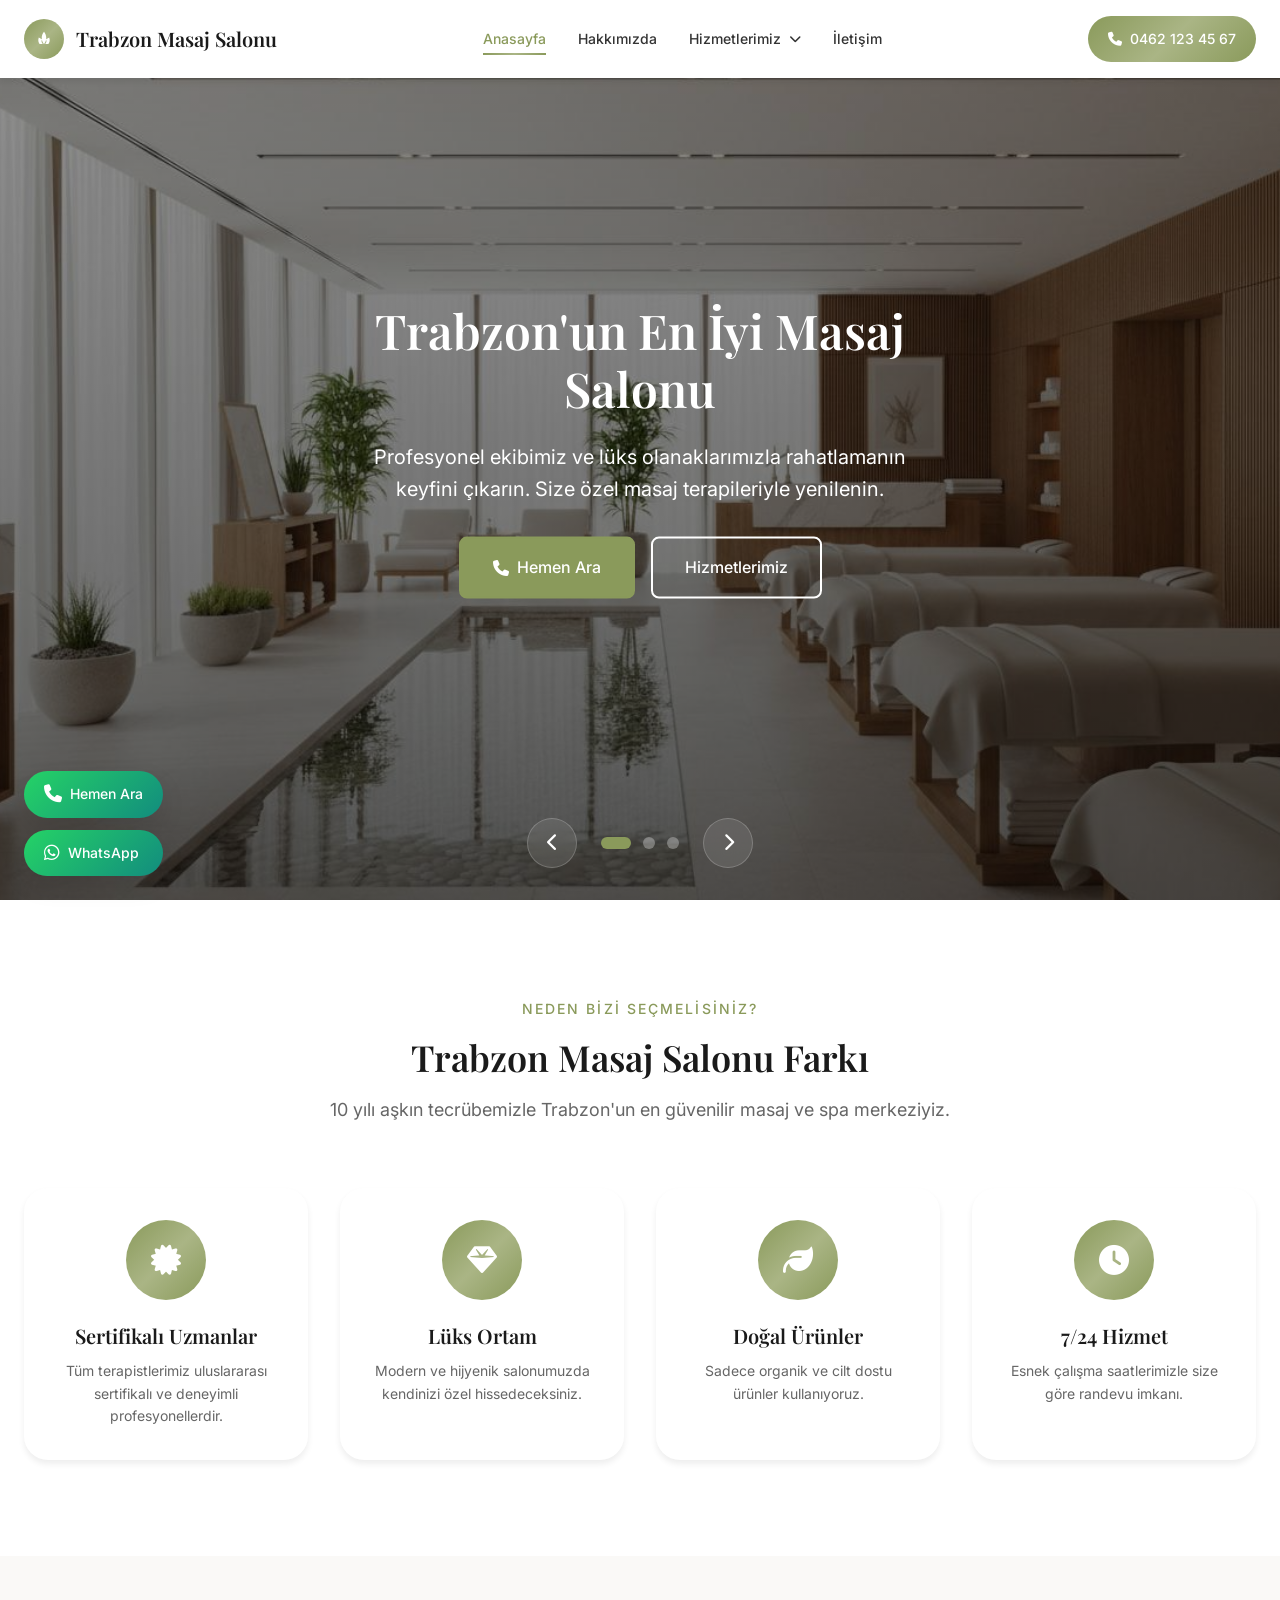
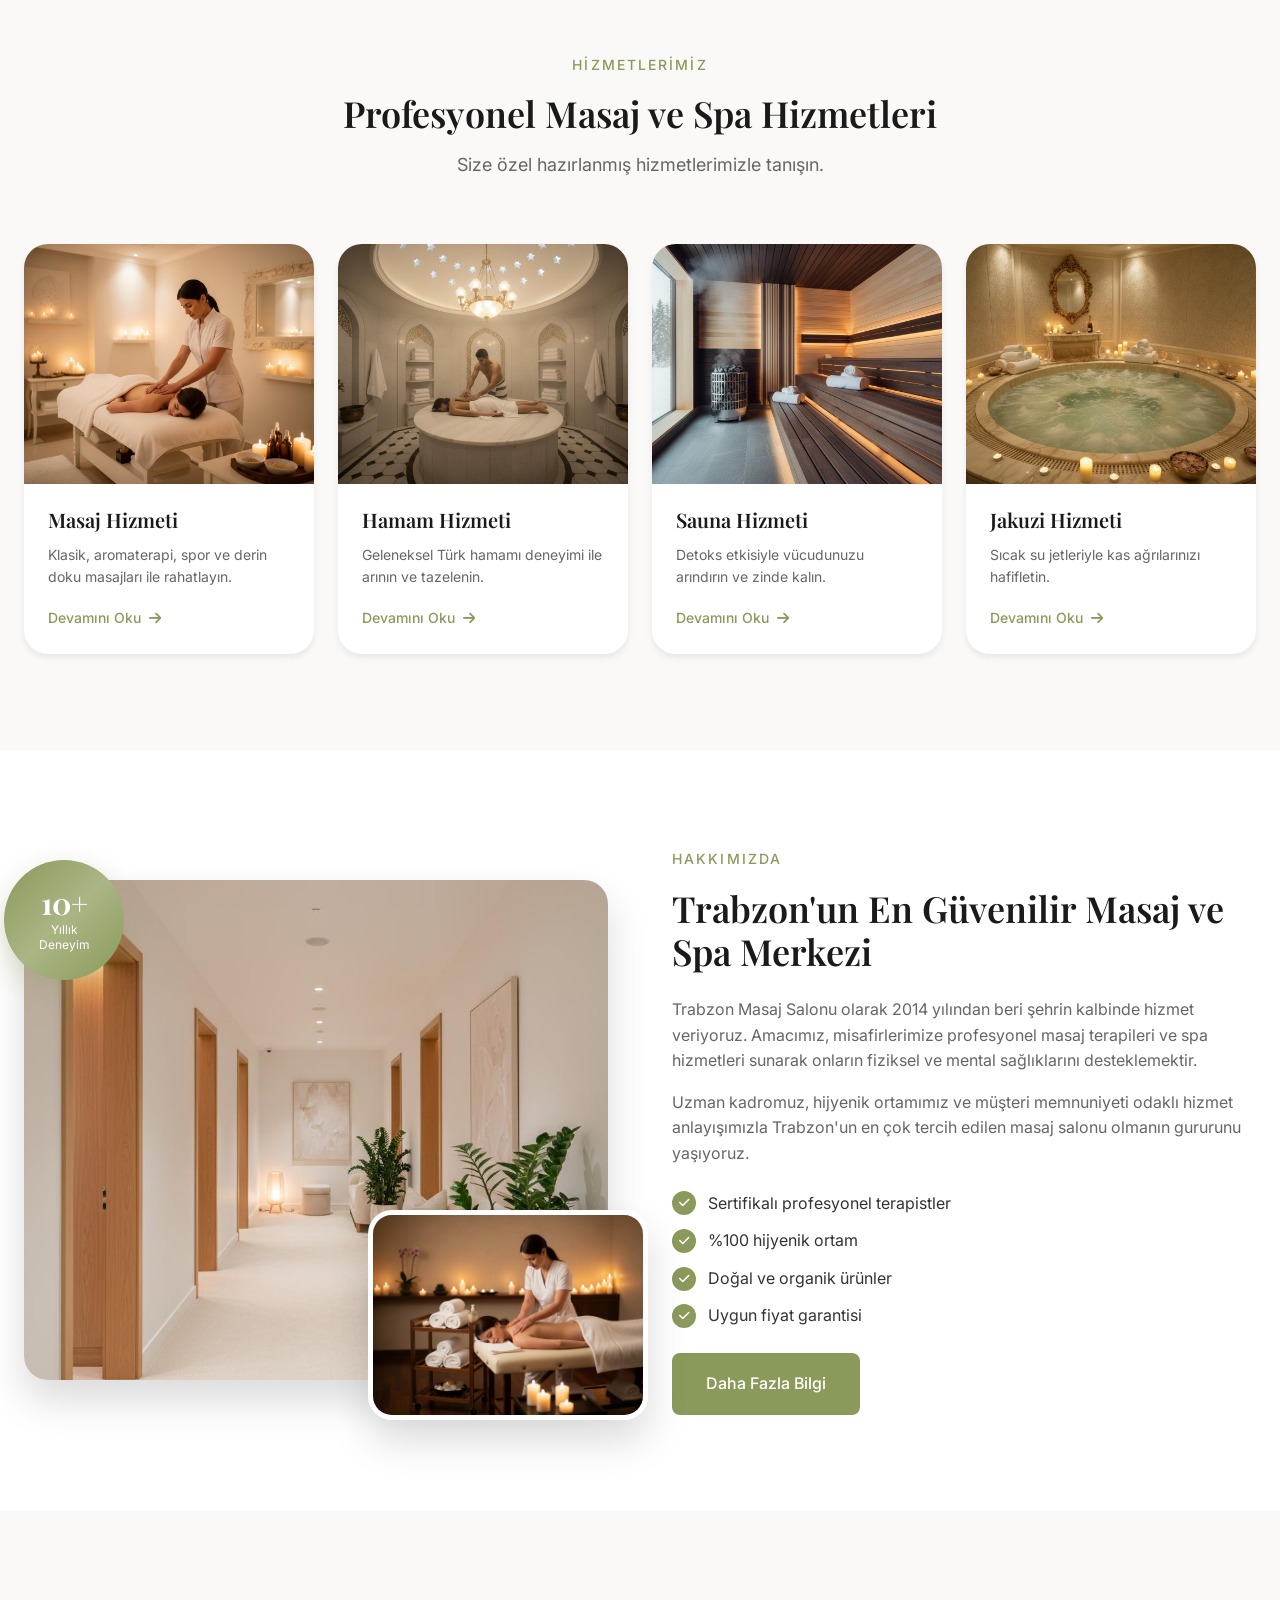
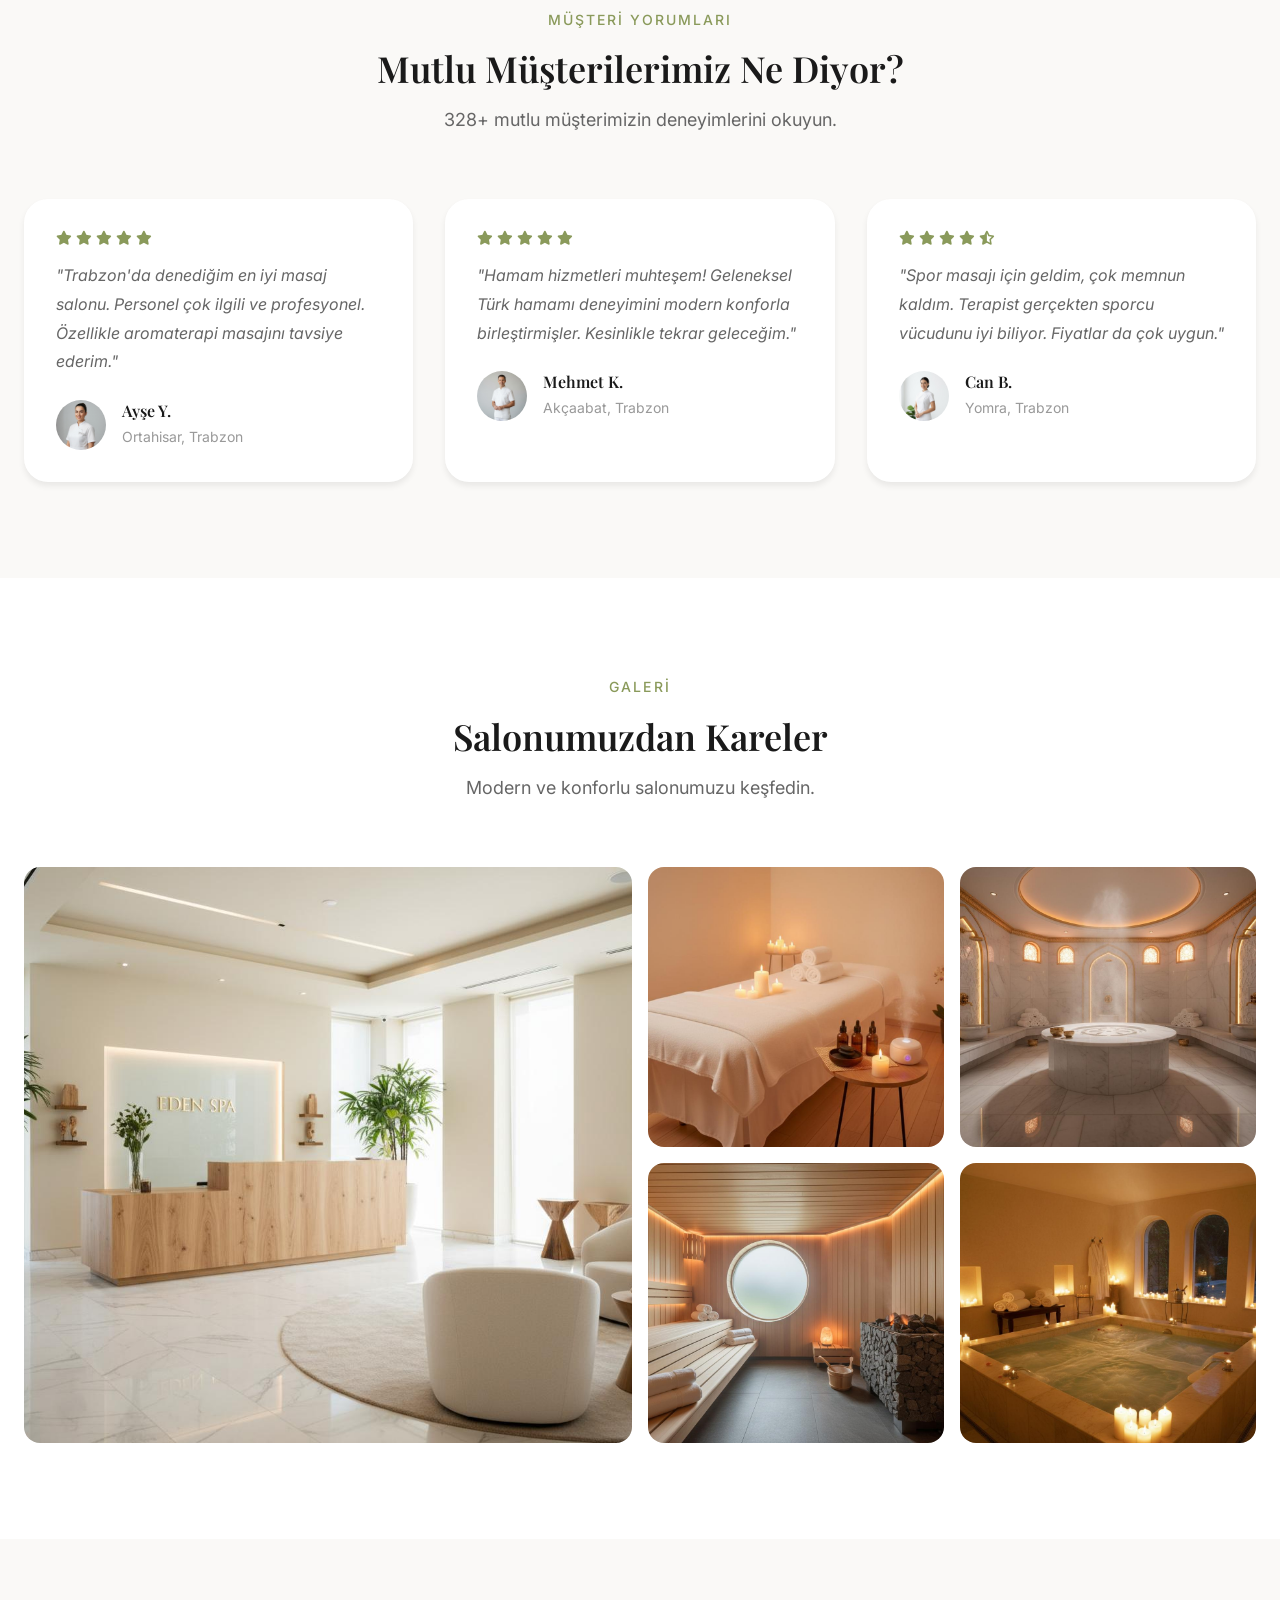
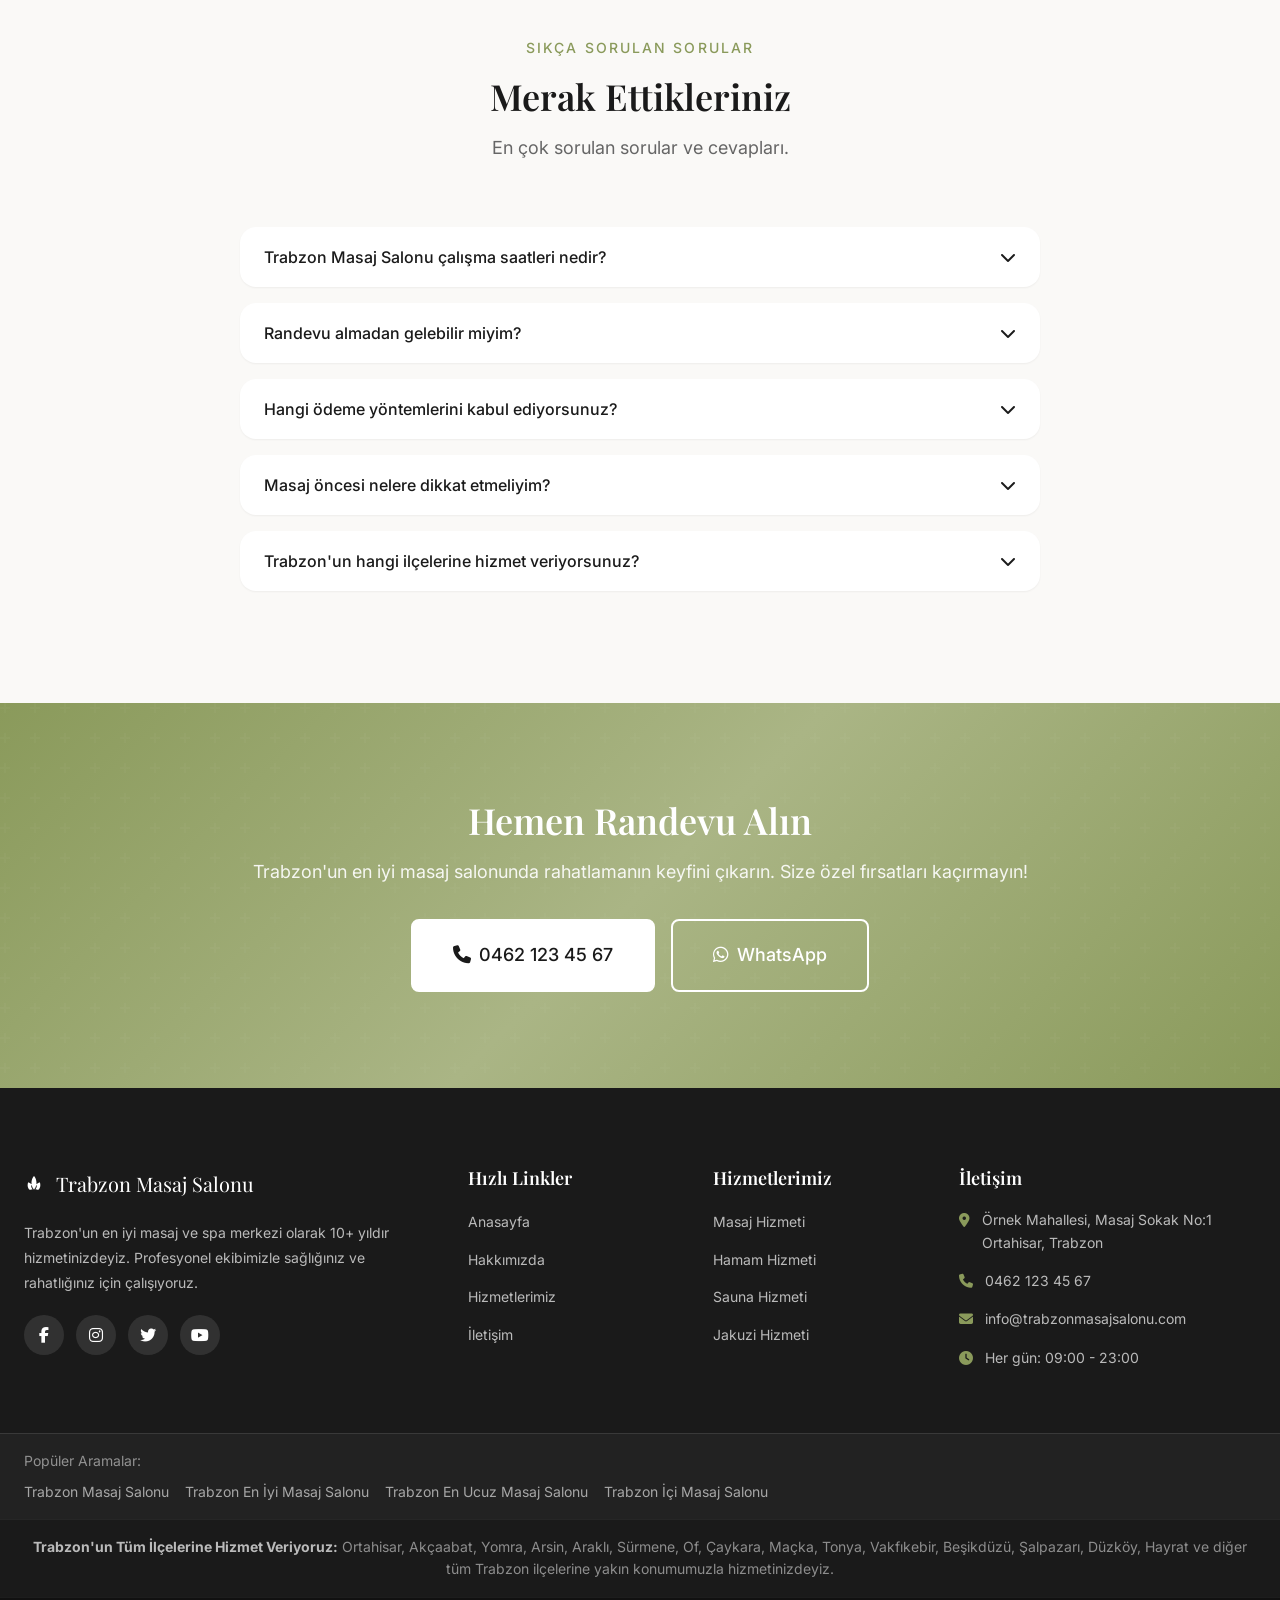
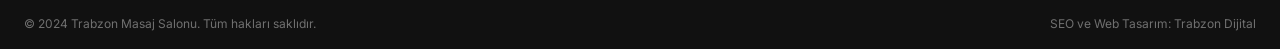
==== commit f5d27872: "Hakkımızda ekibi kaldırıldı ve lotus ikonu eklendi" ====
--- a/index.html
+++ b/index.html
@@ -160,7 +160,7 @@
         <div class="container">
             <nav class="navbar">
                 <a href="/" class="logo">
-                    <span class="logo-icon"><i class="fas fa-spa"></i></span>
+                    <span class="logo-icon"><svg xmlns="http://www.w3.org/2000/svg" viewBox="0 0 24 24" fill="currentColor" width="1em" height="1em"><path d="M12 2.3s-3 3-3 8.7c0 4.1 2.3 6.6 3 8 0.7-1.4 3-3.9 3-8 0-5.7-3-8.7-3-8.7zm-2.5 10.3c-2.3-1.6-4.5-2.6-4.5-2.6-1.5 4.3 0 7.3 1.2 8.5 2.5 0.7 4.1-0.2 4.1-0.2-1.7-1.9-2.3-4-0.8-5.7zm5 0c1.5 1.7 0.9 3.8-0.8 5.7 0 0 1.6 0.9 4.1 0.2 1.2-1.2 2.7-4.2 1.2-8.5 0 0-2.2 1-4.5 2.6z"/></svg></span>
                     <span class="logo-text">Trabzon Masaj Salonu</span>
                 </a>
 
@@ -640,7 +640,7 @@
                 <div class="footer-grid">
                     <div class="footer-col footer-about">
                         <a href="/" class="footer-logo">
-                            <i class="fas fa-spa"></i>
+                            <svg xmlns="http://www.w3.org/2000/svg" viewBox="0 0 24 24" fill="currentColor" width="1em" height="1em"><path d="M12 2.3s-3 3-3 8.7c0 4.1 2.3 6.6 3 8 0.7-1.4 3-3.9 3-8 0-5.7-3-8.7-3-8.7zm-2.5 10.3c-2.3-1.6-4.5-2.6-4.5-2.6-1.5 4.3 0 7.3 1.2 8.5 2.5 0.7 4.1-0.2 4.1-0.2-1.7-1.9-2.3-4-0.8-5.7zm5 0c1.5 1.7 0.9 3.8-0.8 5.7 0 0 1.6 0.9 4.1 0.2 1.2-1.2 2.7-4.2 1.2-8.5 0 0-2.2 1-4.5 2.6z"/></svg>
                             <span>Trabzon Masaj Salonu</span>
                         </a>
                         <p class="footer-text">Trabzon'un en iyi masaj ve spa merkezi olarak 10+ yıldır hizmetinizdeyiz.
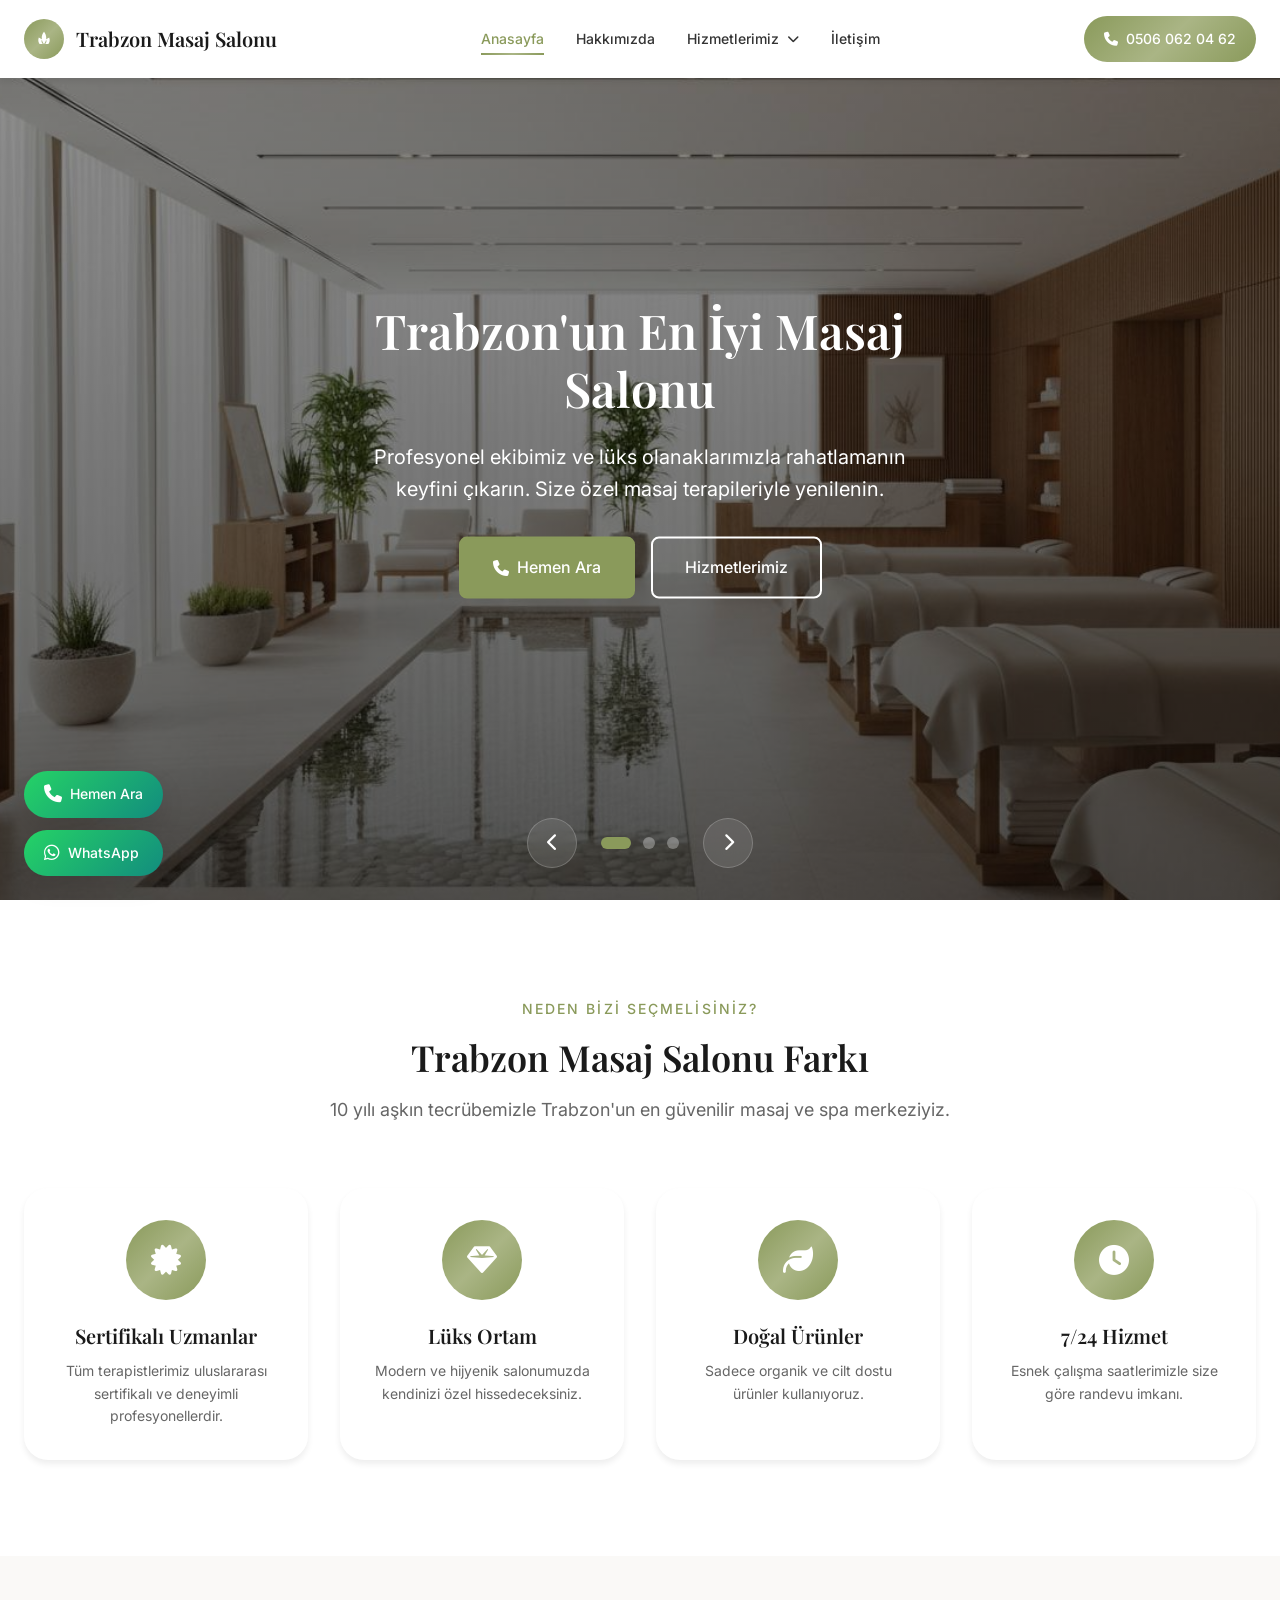
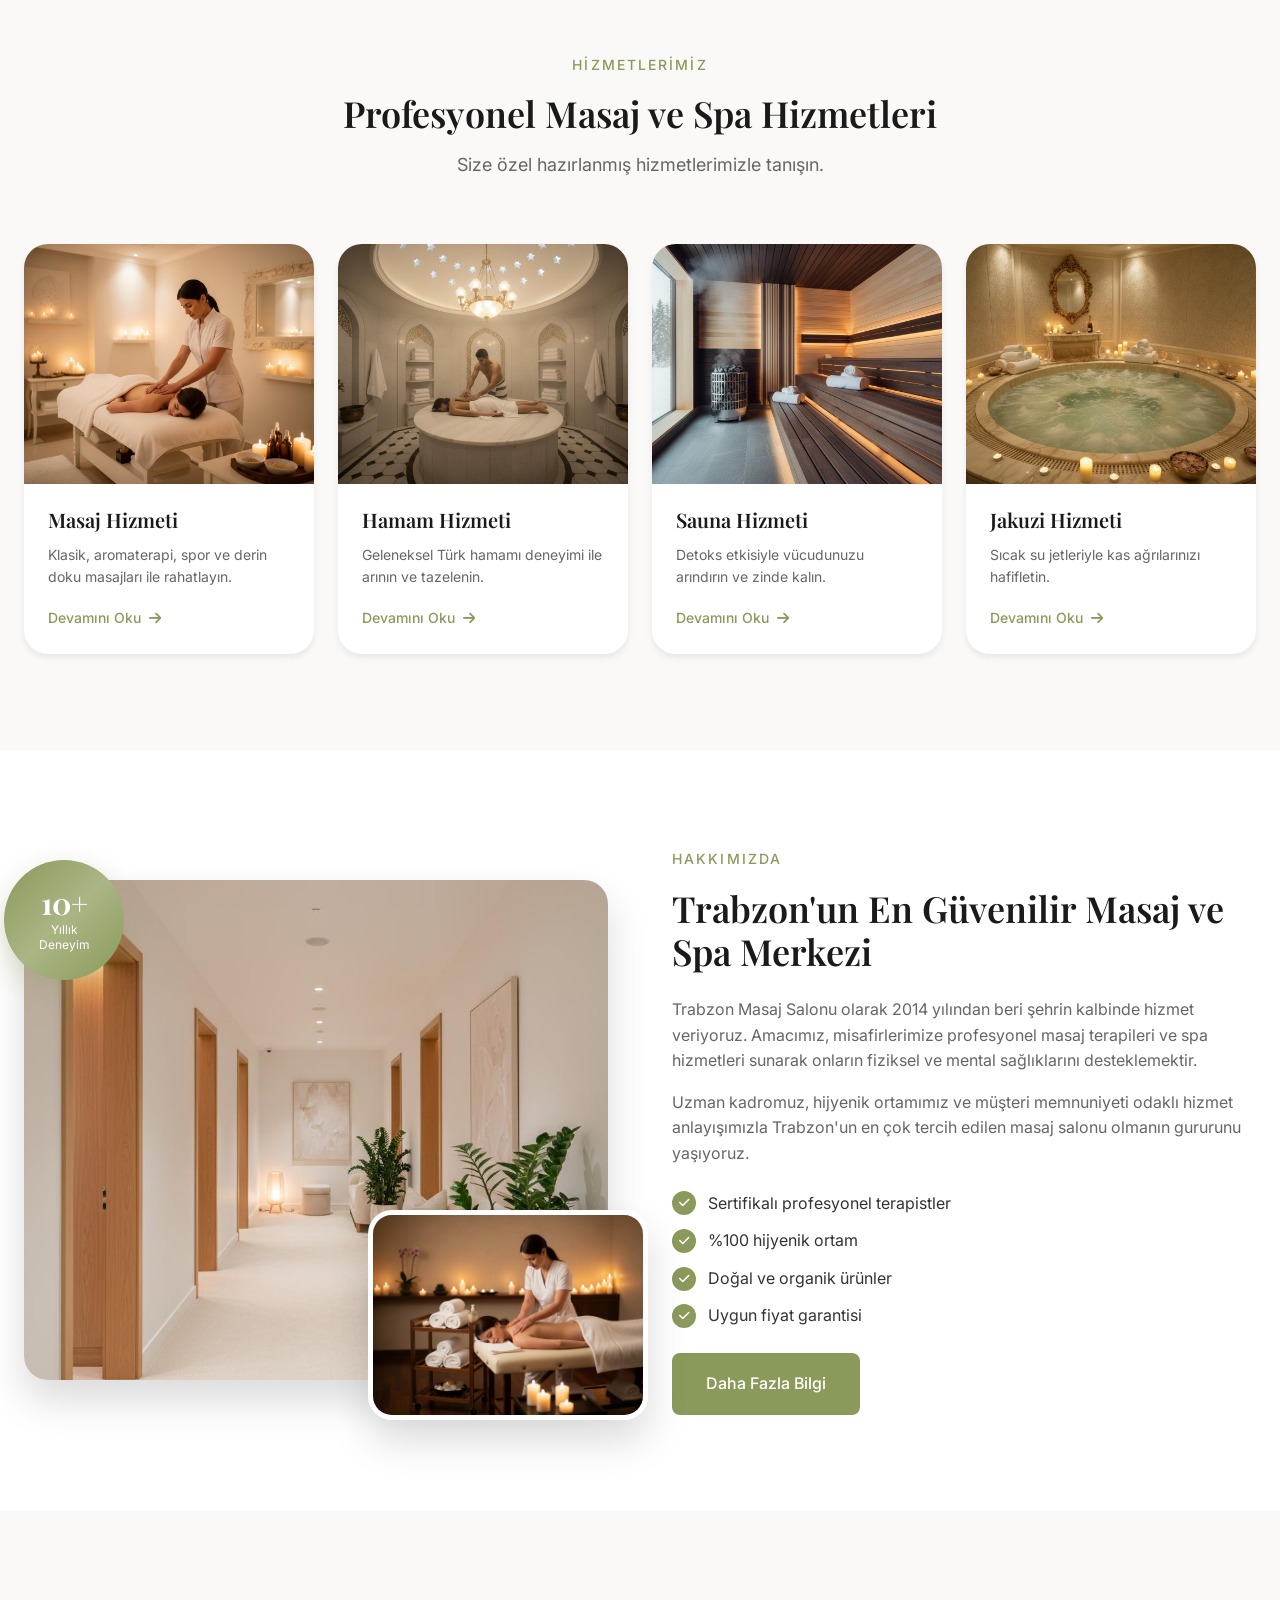
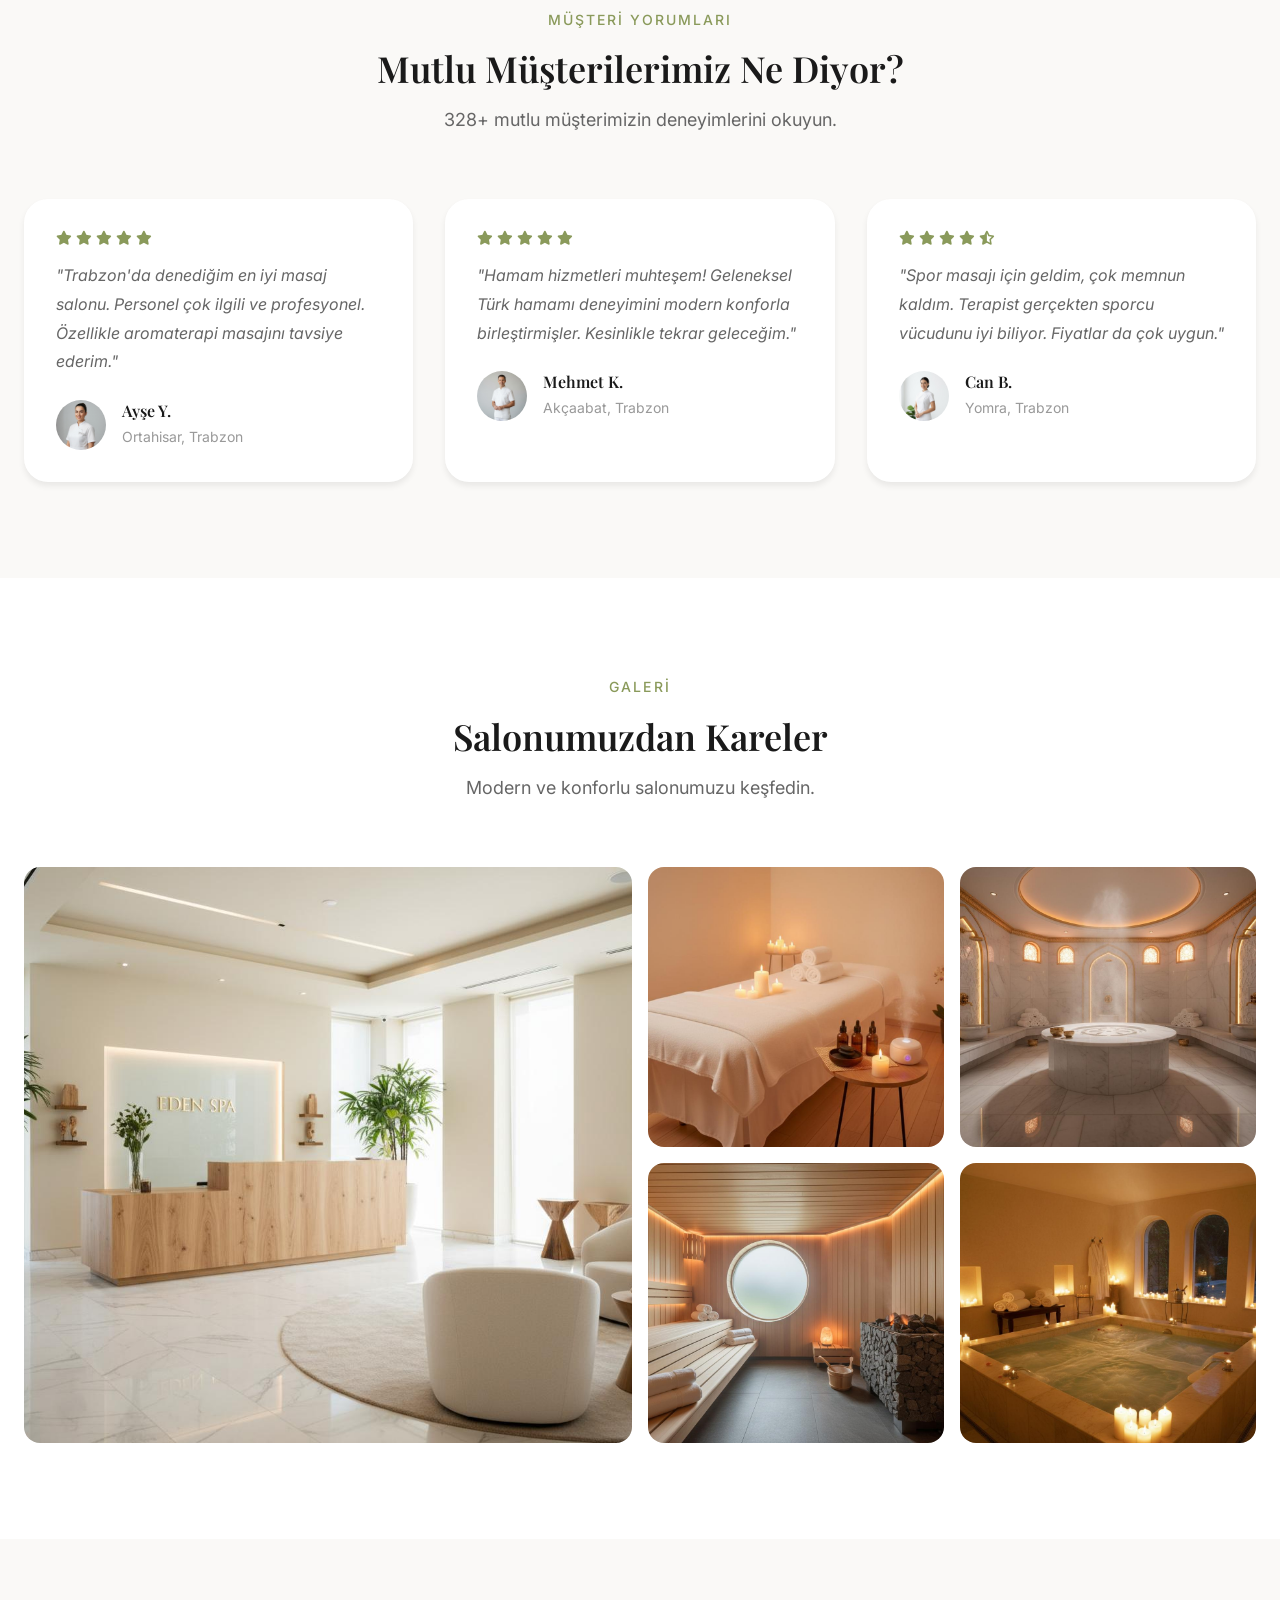
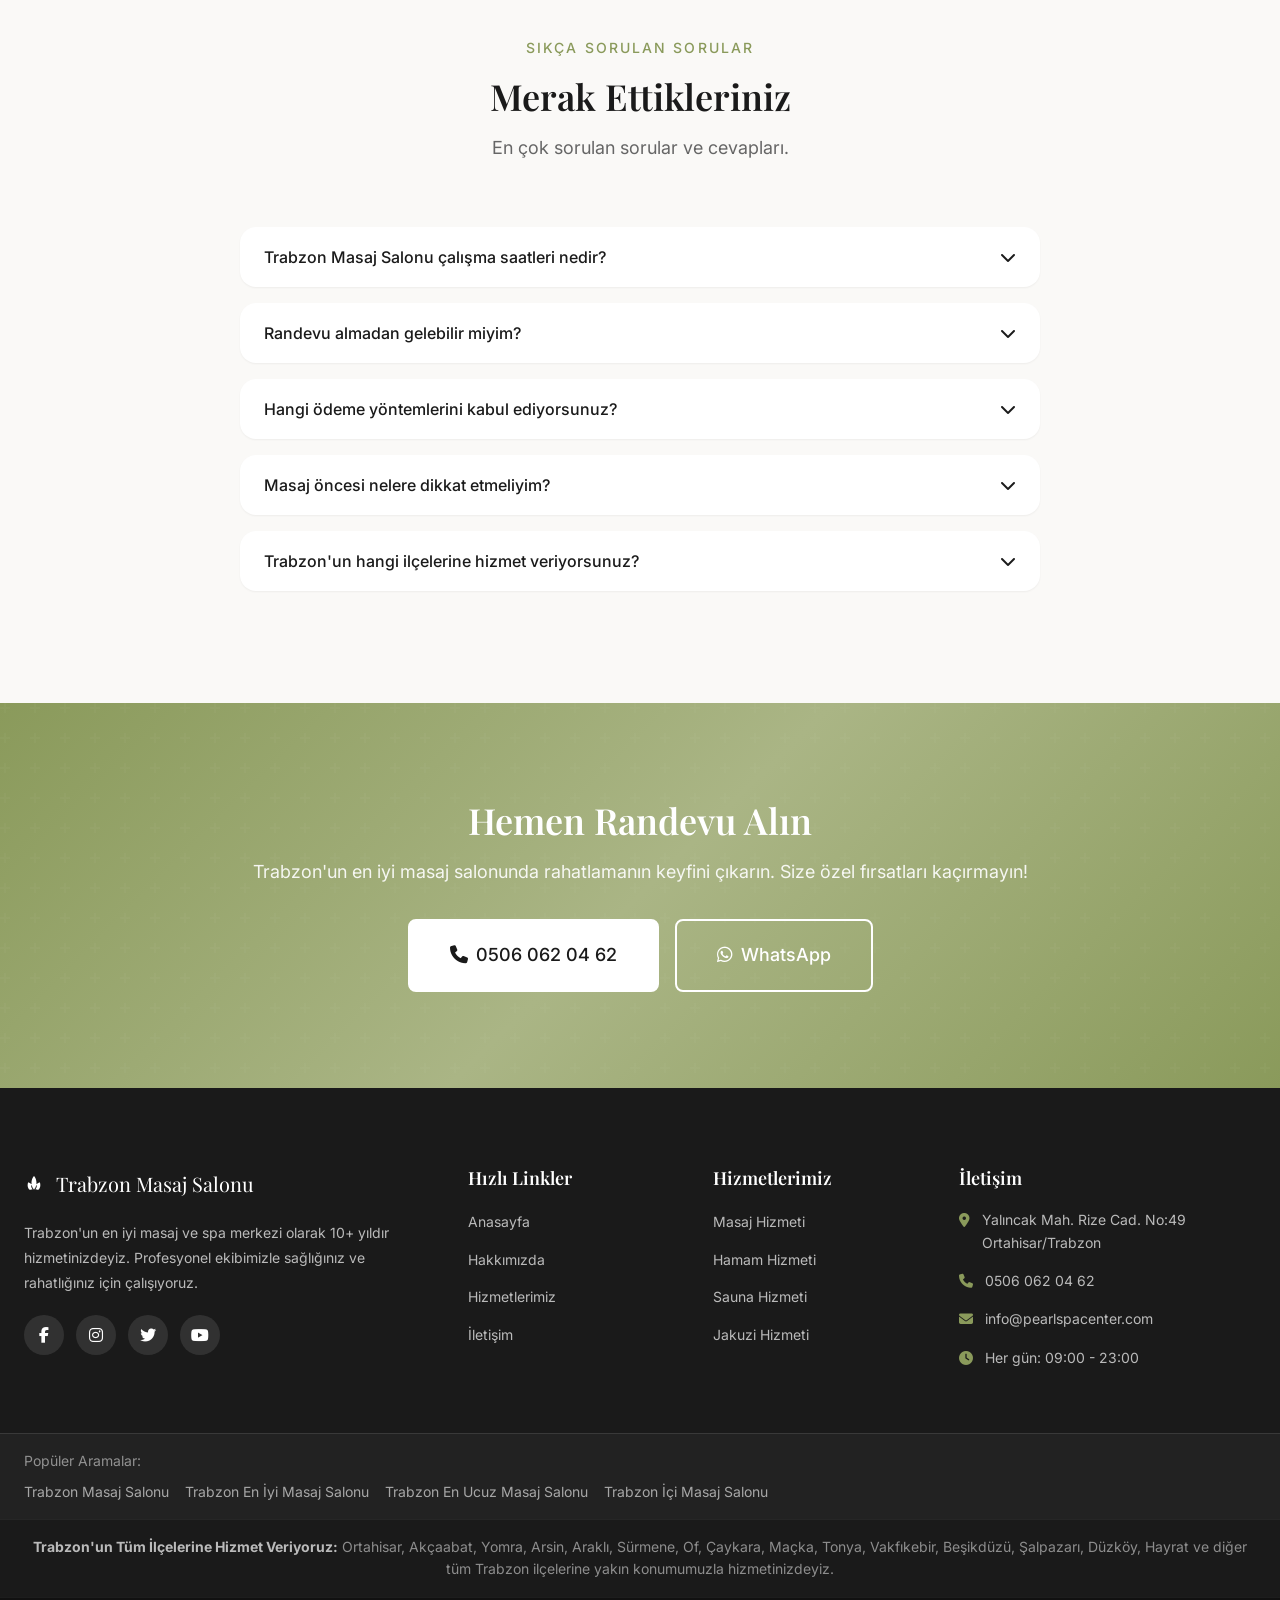
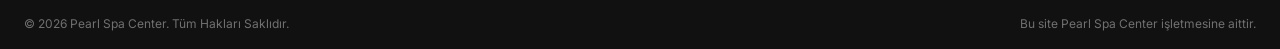
==== commit 45a1be02: "İletişim bilgileri ve footer Pearl Spa Center olarak güncellendi" ====
--- a/index.html
+++ b/index.html
@@ -40,7 +40,7 @@
     <link rel="canonical" href="https://trabzonmasajsalonu.com/">
 
     <!-- Favicon -->
-    <link rel="icon" type="image/x-icon" href="/favicon.ico">
+    <link rel="icon" type="image/svg+xml" href="/favicon.svg">
     <link rel="apple-touch-icon" sizes="180x180" href="/apple-touch-icon.png">
 
     <!-- Preconnect -->
@@ -68,7 +68,7 @@
         "@id": "https://trabzonmasajsalonu.com/",
         "url": "https://trabzonmasajsalonu.com/",
         "telephone": "+90-462-123-45-67",
-        "email": "info@trabzonmasajsalonu.com",
+        "email": "info@pearlspacenter.com",
         "priceRange": "₺₺",
         "address": {
             "@type": "PostalAddress",
@@ -192,9 +192,9 @@
                     </li>
                 </ul>
 
-                <a href="tel:+904621234567" class="header-phone">
+                <a href="tel:+905060620462" class="header-phone">
                     <i class="fas fa-phone"></i>
-                    <span>0462 123 45 67</span>
+                    <span>0506 062 04 62</span>
                 </a>
             </nav>
         </div>
@@ -210,7 +210,7 @@
                     <p class="slide-description">Profesyonel ekibimiz ve lüks olanaklarımızla rahatlamanın keyfini
                         çıkarın. Size özel masaj terapileriyle yenilenin.</p>
                     <div class="slide-buttons">
-                        <a href="tel:+904621234567" class="btn btn-primary">
+                        <a href="tel:+905060620462" class="btn btn-primary">
                             <i class="fas fa-phone"></i> Hemen Ara
                         </a>
                         <a href="hizmetler/masaj-hizmeti" class="btn btn-outline">Hizmetlerimiz</a>
@@ -224,7 +224,7 @@
                     <p class="slide-description">Osmanlı geleneğini modern konforla birleştiren hamamımızda stresinizden
                         arının.</p>
                     <div class="slide-buttons">
-                        <a href="tel:+904621234567" class="btn btn-primary">
+                        <a href="tel:+905060620462" class="btn btn-primary">
                             <i class="fas fa-phone"></i> Hemen Ara
                         </a>
                         <a href="hizmetler/hamam-hizmeti" class="btn btn-outline">Detaylı Bilgi</a>
@@ -238,7 +238,7 @@
                     <p class="slide-description">Sağlığınız için sauna ve jakuzi hizmetlerimizle tanışın. Detoks
                         etkisiyle zinde kalın.</p>
                     <div class="slide-buttons">
-                        <a href="tel:+904621234567" class="btn btn-primary">
+                        <a href="tel:+905060620462" class="btn btn-primary">
                             <i class="fas fa-phone"></i> Hemen Ara
                         </a>
                         <a href="hizmetler/sauna-hizmeti" class="btn btn-outline">Keşfet</a>
@@ -619,10 +619,10 @@
                 <p class="cta-text">Trabzon'un en iyi masaj salonunda rahatlamanın keyfini çıkarın. Size özel fırsatları
                     kaçırmayın!</p>
                 <div class="cta-buttons">
-                    <a href="tel:+904621234567" class="btn btn-white btn-large">
-                        <i class="fas fa-phone"></i> 0462 123 45 67
+                    <a href="tel:+905060620462" class="btn btn-white btn-large">
+                        <i class="fas fa-phone"></i> 0506 062 04 62
                     </a>
-                    <a href="https://wa.me/905551234567" class="btn btn-outline-white btn-large" target="_blank"
+                    <a href="https://wa.me/905411229522" class="btn btn-outline-white btn-large" target="_blank"
                         rel="noopener noreferrer">
                         <i class="fab fa-whatsapp"></i> WhatsApp
                     </a>
@@ -678,15 +678,15 @@
                         <ul class="footer-contact">
                             <li>
                                 <i class="fas fa-map-marker-alt"></i>
-                                <span>Örnek Mahallesi, Masaj Sokak No:1<br>Ortahisar, Trabzon</span>
+                                <span>Yalıncak Mah. Rize Cad. No:49 Ortahisar/Trabzon</span>
                             </li>
                             <li>
                                 <i class="fas fa-phone"></i>
-                                <a href="tel:+904621234567">0462 123 45 67</a>
+                                <a href="tel:+905060620462">0506 062 04 62</a>
                             </li>
                             <li>
                                 <i class="fas fa-envelope"></i>
-                                <a href="mailto:info@trabzonmasajsalonu.com">info@trabzonmasajsalonu.com</a>
+                                <a href="mailto:info@pearlspacenter.com">info@pearlspacenter.com</a>
                             </li>
                             <li>
                                 <i class="fas fa-clock"></i>
@@ -722,19 +722,19 @@
 
         <div class="footer-bottom">
             <div class="container">
-                <p class="copyright">&copy; 2024 Trabzon Masaj Salonu. Tüm hakları saklıdır.</p>
-                <p class="footer-credits">SEO ve Web Tasarım: Trabzon Dijital</p>
+                <p class="copyright">&copy; 2026 Pearl Spa Center. Tüm Hakları Saklıdır.</p>
+                <p class="footer-credits">Bu site Pearl Spa Center işletmesine aittir.</p>
             </div>
         </div>
     </footer>
 
     <!-- Fixed Contact Buttons -->
     <div class="fixed-contact-buttons">
-        <a href="tel:+904621234567" class="fixed-btn fixed-call" aria-label="Hemen Ara">
+        <a href="tel:+905060620462" class="fixed-btn fixed-call" aria-label="Hemen Ara">
             <i class="fas fa-phone"></i>
             <span class="fixed-btn-text">Hemen Ara</span>
         </a>
-        <a href="https://wa.me/905551234567" class="fixed-btn fixed-whatsapp" target="_blank" rel="noopener noreferrer"
+        <a href="https://wa.me/905411229522" class="fixed-btn fixed-whatsapp" target="_blank" rel="noopener noreferrer"
             aria-label="WhatsApp">
             <i class="fab fa-whatsapp"></i>
             <span class="fixed-btn-text">WhatsApp</span>
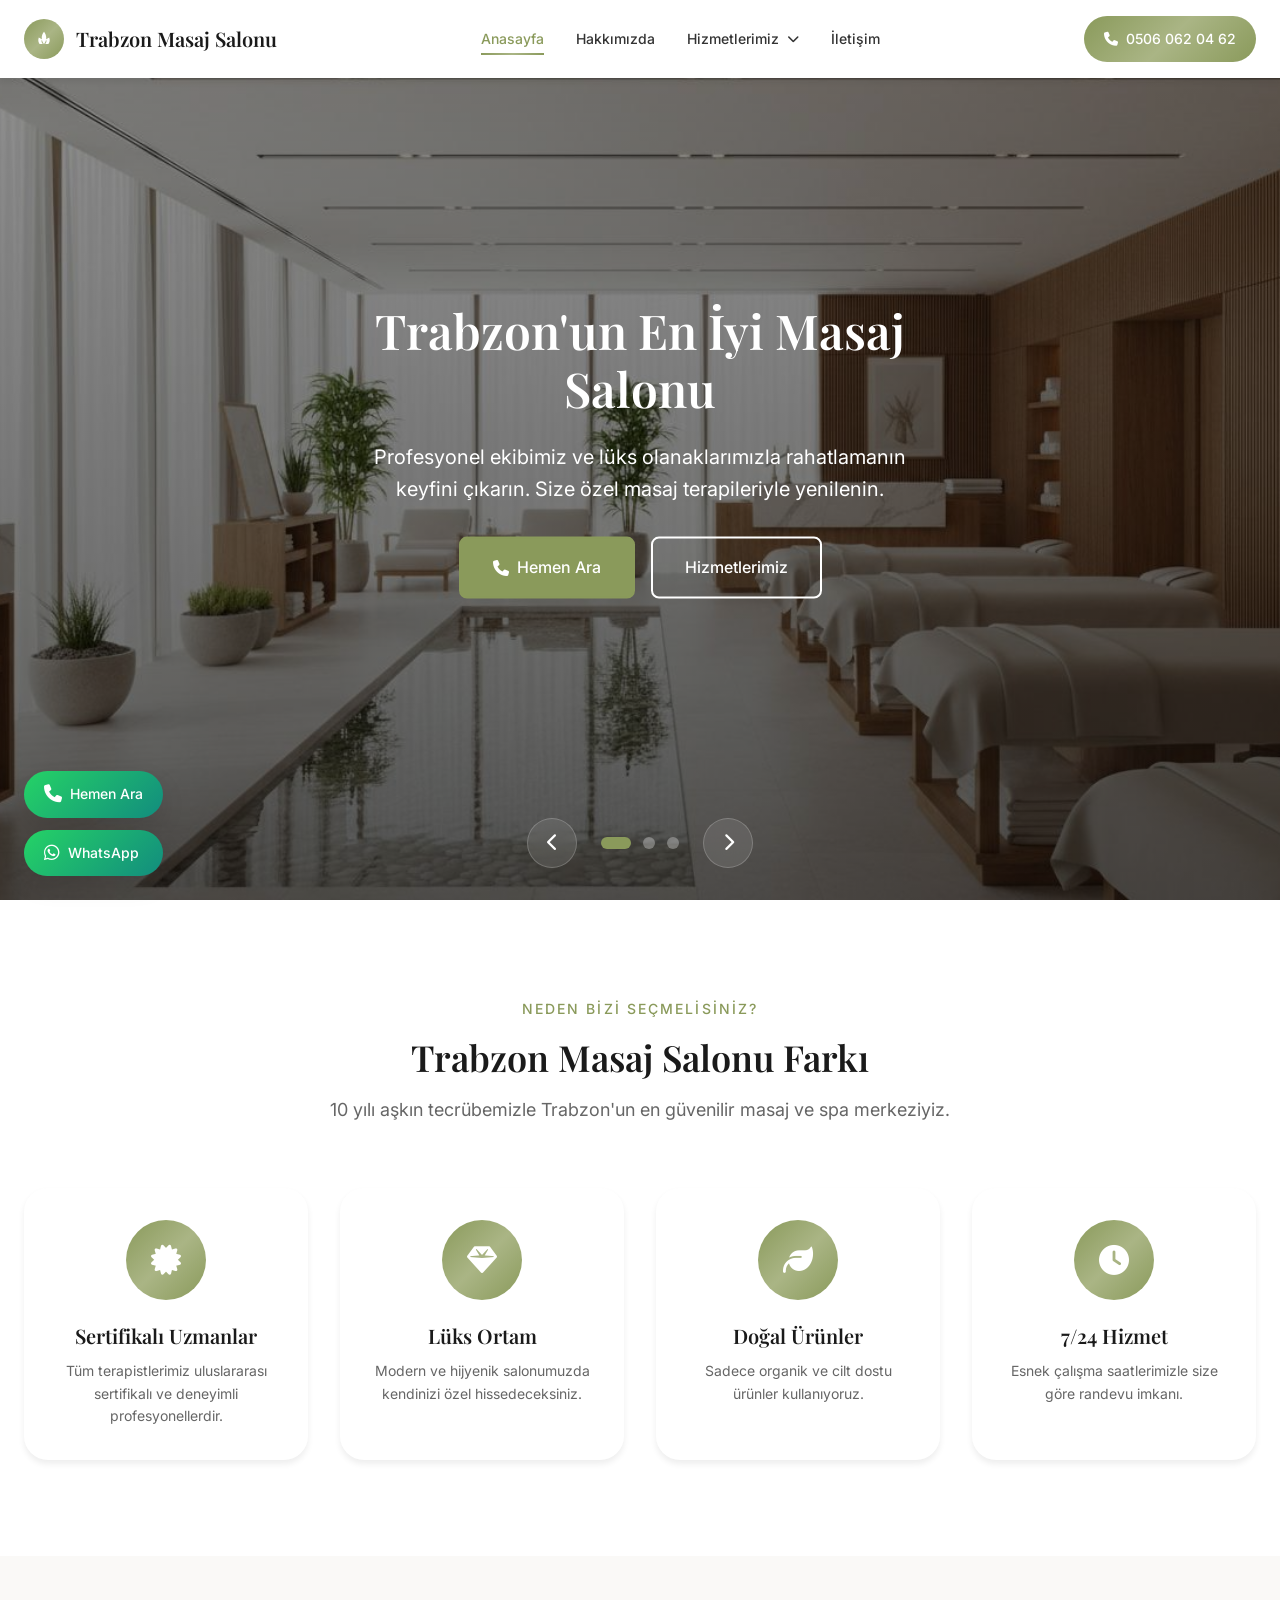
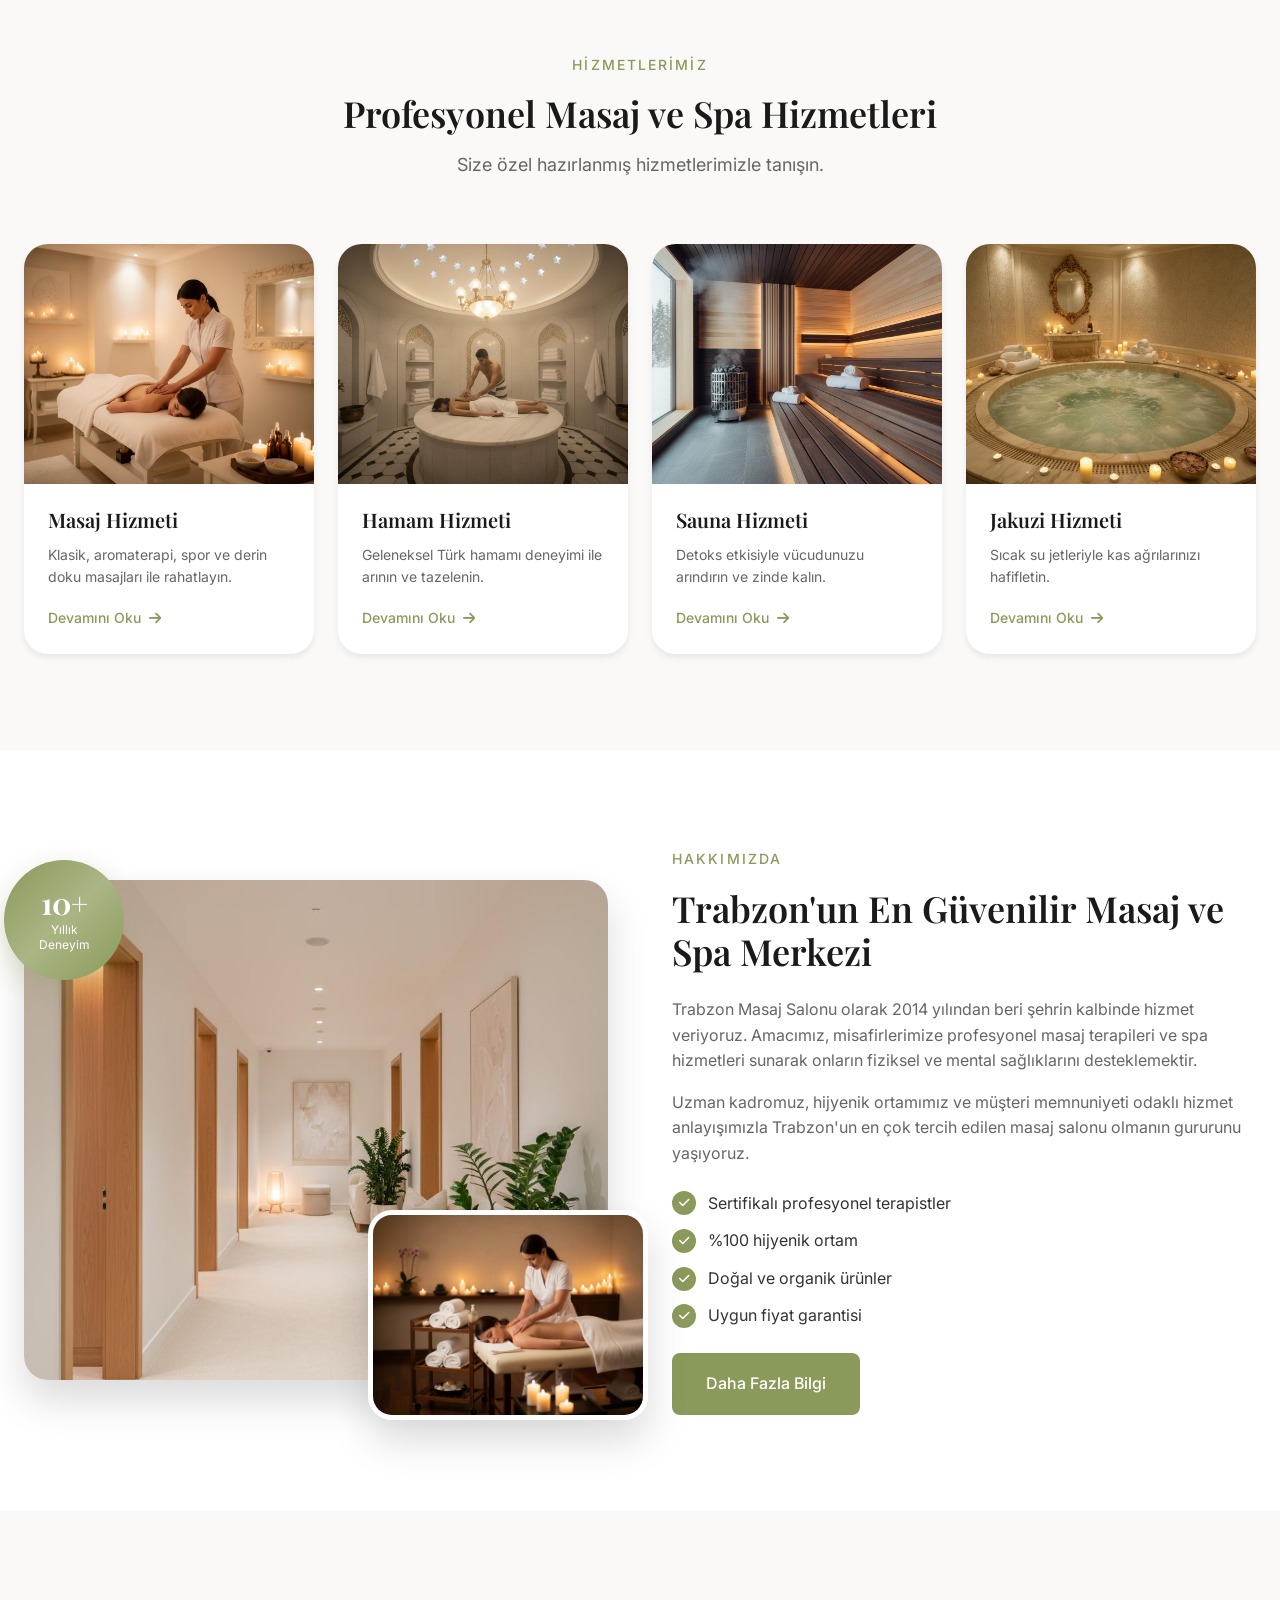
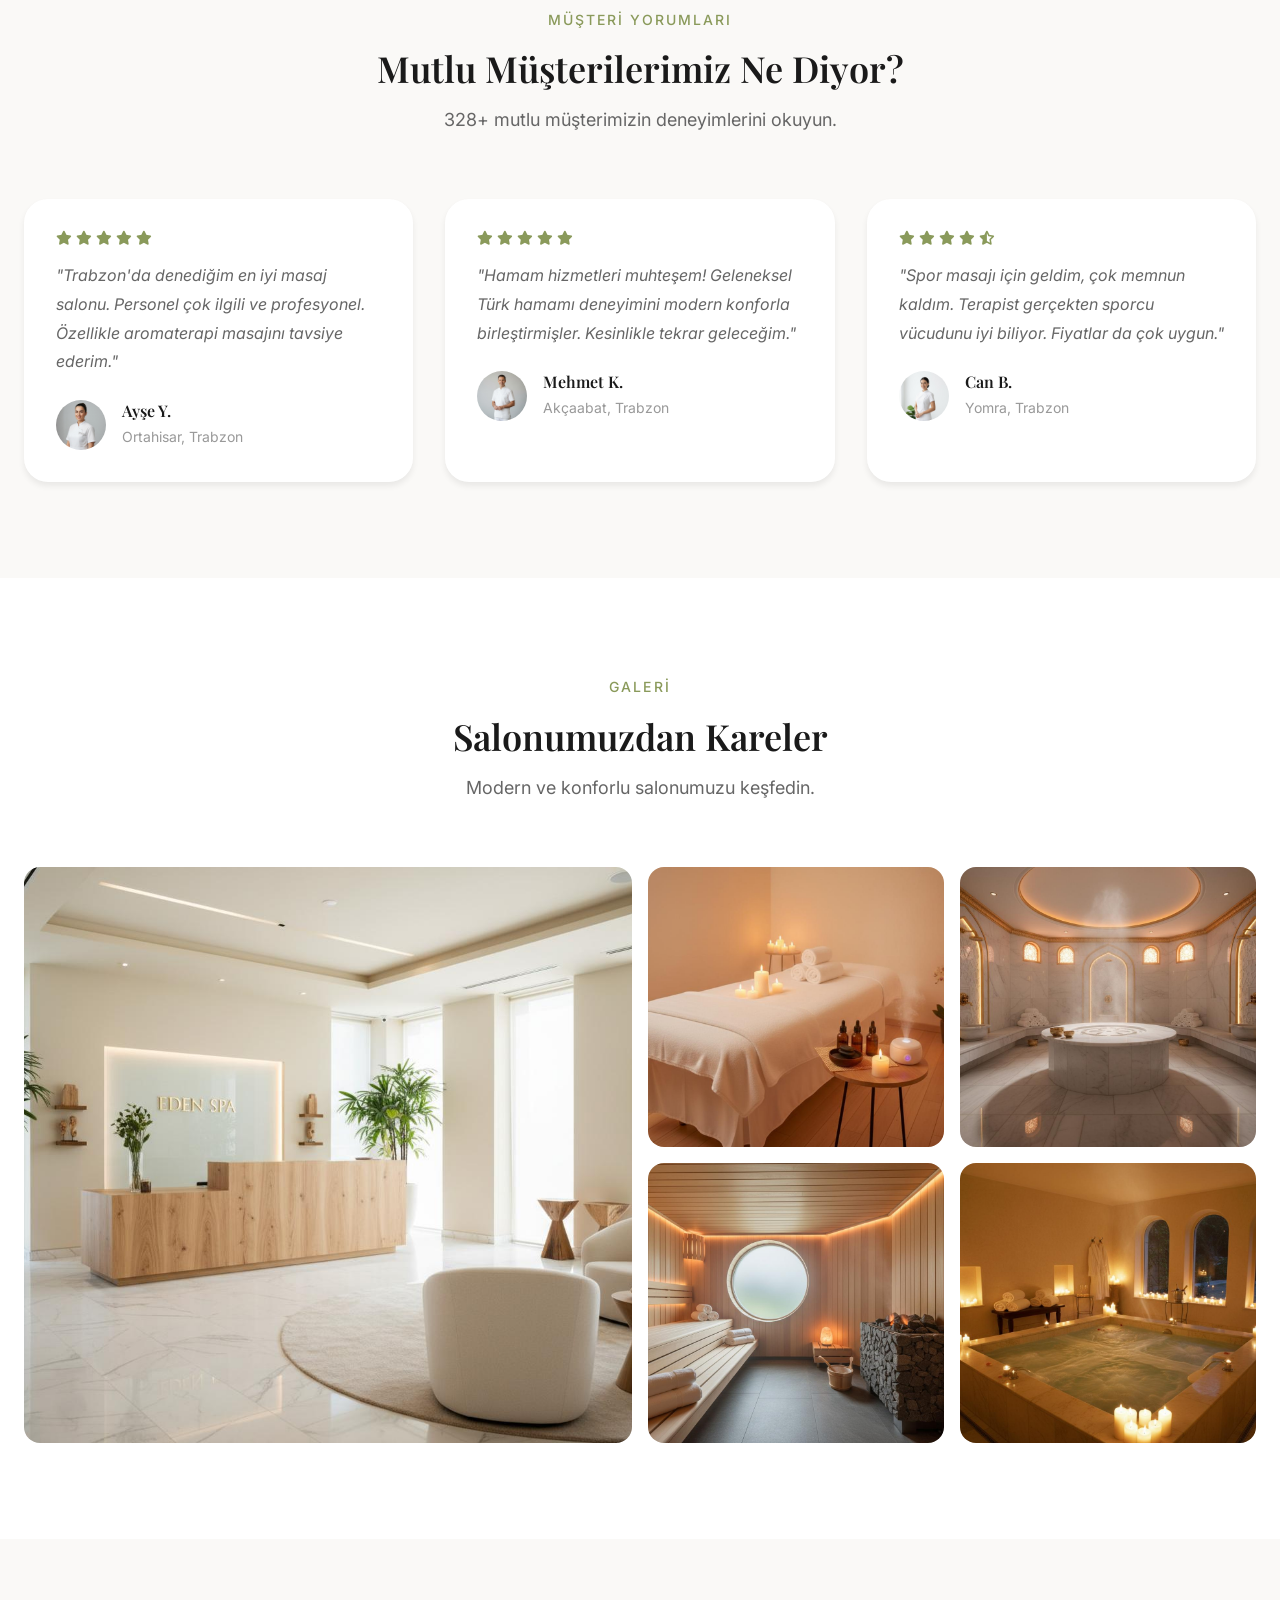
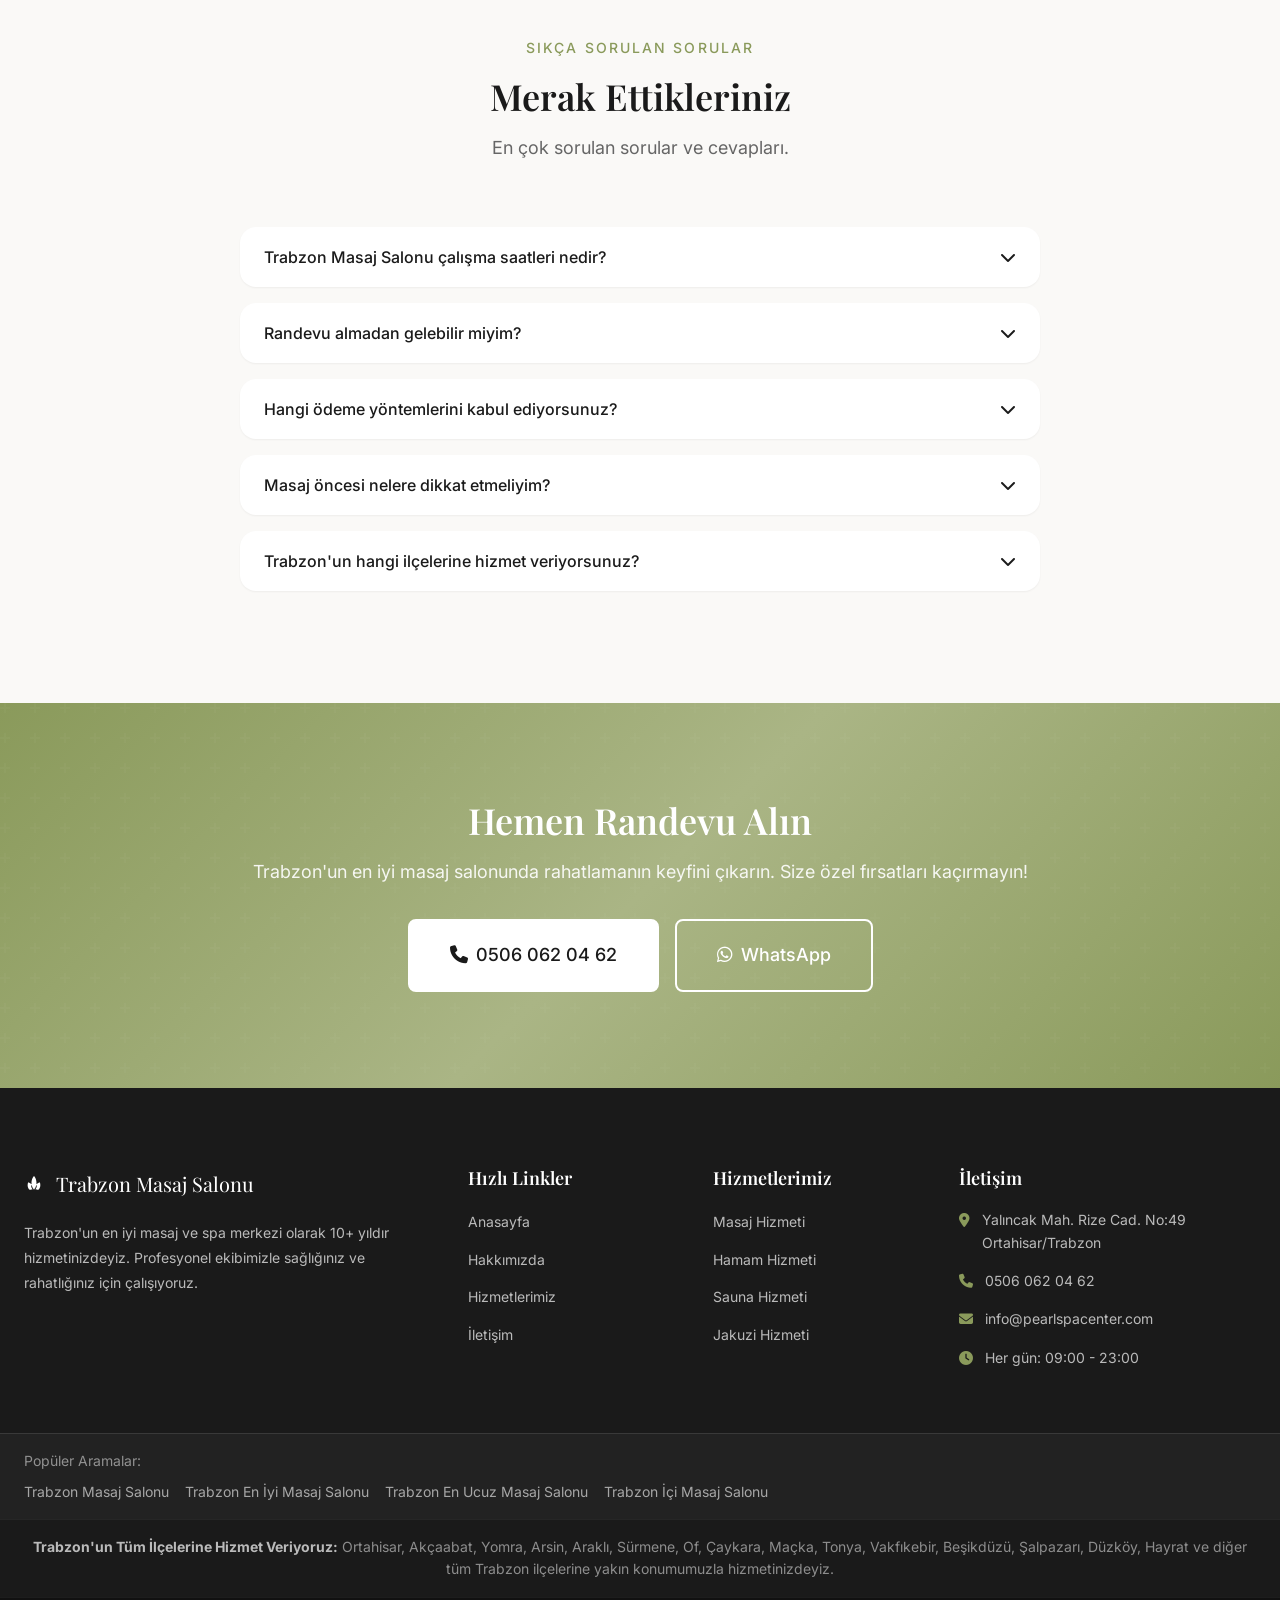
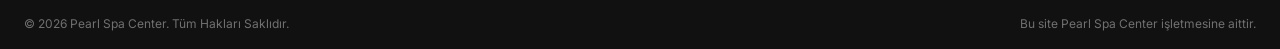
==== commit 179f65df: "Footer sosyal medya ikonları kaldırıldı" ====
--- a/index.html
+++ b/index.html
@@ -631,8 +631,6 @@
         </div>
     </section>
 
-
-
     <!-- Footer -->
     <footer class="footer">
         <div class="footer-main">
@@ -645,12 +643,7 @@
                         </a>
                         <p class="footer-text">Trabzon'un en iyi masaj ve spa merkezi olarak 10+ yıldır hizmetinizdeyiz.
                             Profesyonel ekibimizle sağlığınız ve rahatlığınız için çalışıyoruz.</p>
-                        <div class="footer-social">
-                            <a href="#" aria-label="Facebook"><i class="fab fa-facebook-f"></i></a>
-                            <a href="#" aria-label="Instagram"><i class="fab fa-instagram"></i></a>
-                            <a href="#" aria-label="Twitter"><i class="fab fa-twitter"></i></a>
-                            <a href="#" aria-label="YouTube"><i class="fab fa-youtube"></i></a>
-                        </div>
+                        
                     </div>
 
                     <div class="footer-col">
